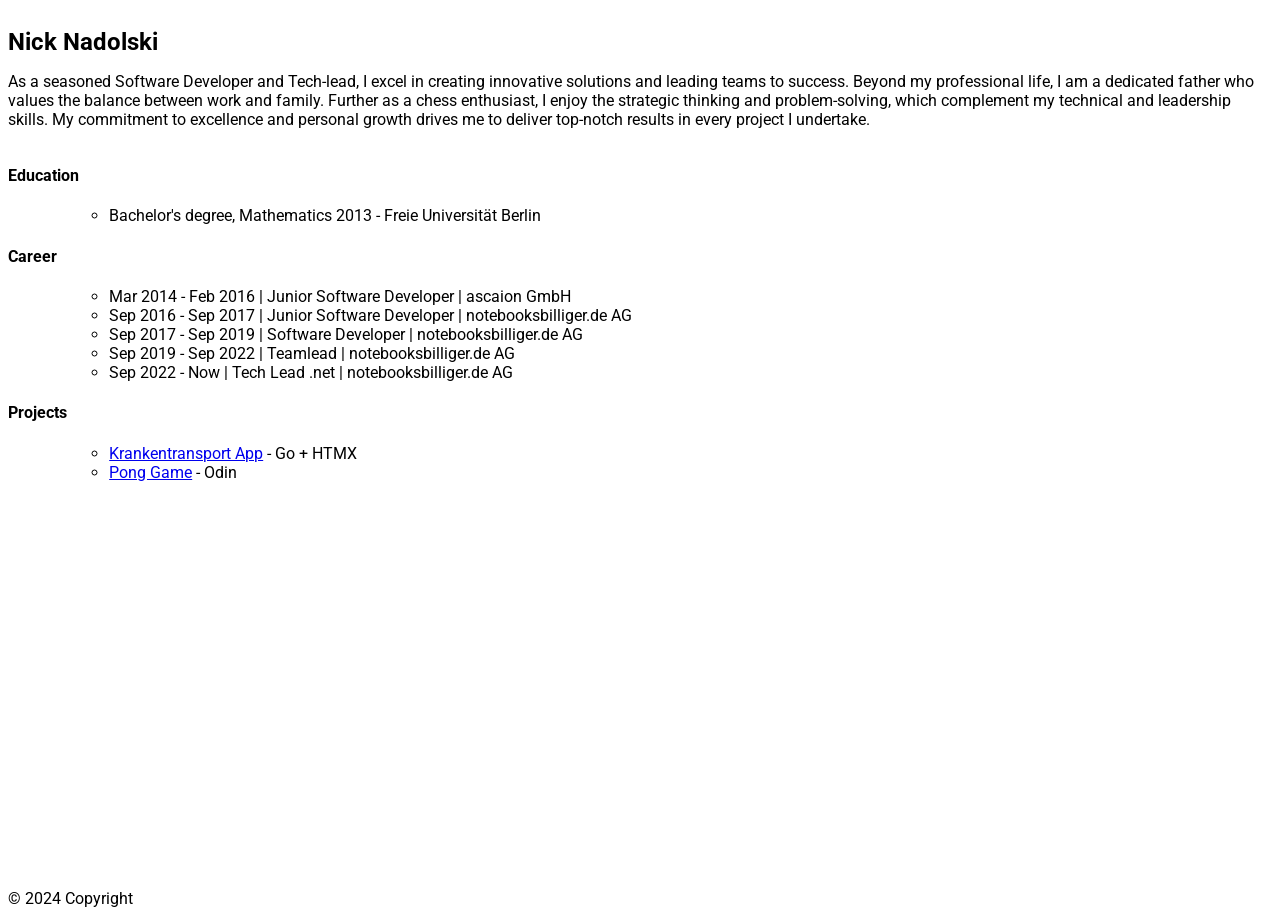
==== index.html @ 561516e3 "added new project and links" ====
<!DOCTYPE html>
<html lang="en">

<head>
  <title>Nick N.</title>
  <meta charset="UTF-8" />
  <link rel="icon" type="image/x-icon" href="/favicon.ico" sizes="48x48">
  <link href="https://fonts.googleapis.com/icon?family=Material+Icons" rel="stylesheet" />
  <link type="text/css" rel="stylesheet" href="css/materialize.min.css" media="screen,projection" />
  <link type="text/css" rel="stylesheet" href="css/fontawesome.min.css" media="screen,projection" />
  <link type="text/css" rel="stylesheet" href="css/brands.min.css" media="screen,projection" />
  <link type="text/css" rel="stylesheet" href="css/style.css" />
  <link href="https://fonts.googleapis.com/css?family=Roboto" rel="stylesheet" type="text/css" />
  <meta name="viewport" content="width=device-width, initial-scale=1.0" />
</head>

<body class="amber lighten-3">
  <header>
    <div class="container">
      <div class="row">
        <h2 style="margin-bottom: 0;">Nick Nadolski</h2>
      </div>
      <div class="row">
        <a href="https://x.com/nick_nadolski" target="_blank" style="text-decoration: none; color: #000;"> <i
            class="fa-brands fa-twitter fa-2xl"></i></a>
        <a href="https://github.com/nicknad" target="_blank" style="text-decoration: none; color: #000;"> <i
            class="fa-brands fa-github fa-2xl"></i></a>
        <a href="https://www.linkedin.com/in/nick-nadolski-91697a120/" target="_blank"
          style="text-decoration: none; color: #000;"> <i class="fa-brands fa-linkedin fa-2xl"></i></a>
      </div>
      <div class="row">
        <p>
          As a seasoned Software Developer and Tech-lead, I excel in creating
          innovative solutions and leading teams to success. Beyond my
          professional life, I am a dedicated father who values the balance
          between work and family. Further as a chess enthusiast, I enjoy the
          strategic thinking and problem-solving, which
          complement my technical and leadership skills. My commitment to
          excellence and personal growth drives me to deliver top-notch
          results in every project I undertake.
        </p>
      </div>
    </div>
  </header>
  <main>
    <div class="container">
      <h4>Education</h4>
      <ul class="circlelist">
        <li>
          Bachelor's degree, Mathematics 2013 - Freie Universität Berlin
        </li>
      </ul>

      <h4>Career</h4>
      <ul class="circlelist">
        <li>
          Mar 2014 - Feb 2016 | Junior Software Developer | ascaion GmbH
        </li>
        <li>
          Sep 2016 - Sep 2017 | Junior Software Developer | notebooksbilliger.de AG
        </li>
        <li>
          Sep 2017 - Sep 2019 | Software Developer | notebooksbilliger.de AG
        </li>
        <li>
          Sep 2019 - Sep 2022 | Teamlead | notebooksbilliger.de AG
        </li>
        <li>
          Sep 2022 - Now | Tech Lead .net | notebooksbilliger.de AG
        </li>
      </ul>

      <h4>Projects</h4>
      <ul class="circlelist">
        <li>
          <a href="https://github.com/nicknad/krankentransport" target="_blank">Krankentransport App</a> - Go + HTMX
        </li>
        <li><a href="https://github.com/nicknad/pong-game" target="_blank">Pong Game</a> - Odin </li>
      </ul>
    </div>
    </div>
  </main>
  <footer>
    <div class="amber lighten-1">
      <div class="container">
        <div class="row">
          © 2024 Copyright
          <div class="right">
            <a href="https://x.com/nick_nadolski" target="_blank" style="text-decoration: none; color: #000;"> <i
                class="fa-brands fa-twitter"></i></a>
            <a href="https://github.com/nicknad" target="_blank" style="text-decoration: none; color: #000;"> <i
                class="fa-brands fa-github"></i></a>
            <a href="https://www.linkedin.com/in/nick-nadolski-91697a120/" target="_blank"
              style="text-decoration: none; color: #000;"> <i class="fa-brands fa-linkedin"></i></a>
          </div>
        </div>
      </div>
    </div>
  </footer>

  <!--JavaScript at end of body for optimized loading-->
  <script type="text/javascript" src="js/materialize.min.js"></script>


</body>

</html>
---- css/brands.min.css ----
/*!
 * Font Awesome Free 6.5.2 by @fontawesome - https://fontawesome.com
 * License - https://fontawesome.com/license/free (Icons: CC BY 4.0, Fonts: SIL OFL 1.1, Code: MIT License)
 * Copyright 2024 Fonticons, Inc.
 */
:host,:root{--fa-style-family-brands:"Font Awesome 6 Brands";--fa-font-brands:normal 400 1em/1 "Font Awesome 6 Brands"}@font-face{font-family:"Font Awesome 6 Brands";font-style:normal;font-weight:400;font-display:block;src:url(../webfonts/fa-brands-400.woff2) format("woff2"),url(../webfonts/fa-brands-400.ttf) format("truetype")}.fa-brands,.fab{font-weight:400}.fa-monero:before{content:"\f3d0"}.fa-hooli:before{content:"\f427"}.fa-yelp:before{content:"\f1e9"}.fa-cc-visa:before{content:"\f1f0"}.fa-lastfm:before{content:"\f202"}.fa-shopware:before{content:"\f5b5"}.fa-creative-commons-nc:before{content:"\f4e8"}.fa-aws:before{content:"\f375"}.fa-redhat:before{content:"\f7bc"}.fa-yoast:before{content:"\f2b1"}.fa-cloudflare:before{content:"\e07d"}.fa-ups:before{content:"\f7e0"}.fa-pixiv:before{content:"\e640"}.fa-wpexplorer:before{content:"\f2de"}.fa-dyalog:before{content:"\f399"}.fa-bity:before{content:"\f37a"}.fa-stackpath:before{content:"\f842"}.fa-buysellads:before{content:"\f20d"}.fa-first-order:before{content:"\f2b0"}.fa-modx:before{content:"\f285"}.fa-guilded:before{content:"\e07e"}.fa-vnv:before{content:"\f40b"}.fa-js-square:before,.fa-square-js:before{content:"\f3b9"}.fa-microsoft:before{content:"\f3ca"}.fa-qq:before{content:"\f1d6"}.fa-orcid:before{content:"\f8d2"}.fa-java:before{content:"\f4e4"}.fa-invision:before{content:"\f7b0"}.fa-creative-commons-pd-alt:before{content:"\f4ed"}.fa-centercode:before{content:"\f380"}.fa-glide-g:before{content:"\f2a6"}.fa-drupal:before{content:"\f1a9"}.fa-jxl:before{content:"\e67b"}.fa-hire-a-helper:before{content:"\f3b0"}.fa-creative-commons-by:before{content:"\f4e7"}.fa-unity:before{content:"\e049"}.fa-whmcs:before{content:"\f40d"}.fa-rocketchat:before{content:"\f3e8"}.fa-vk:before{content:"\f189"}.fa-untappd:before{content:"\f405"}.fa-mailchimp:before{content:"\f59e"}.fa-css3-alt:before{content:"\f38b"}.fa-reddit-square:before,.fa-square-reddit:before{content:"\f1a2"}.fa-vimeo-v:before{content:"\f27d"}.fa-contao:before{content:"\f26d"}.fa-square-font-awesome:before{content:"\e5ad"}.fa-deskpro:before{content:"\f38f"}.fa-brave:before{content:"\e63c"}.fa-sistrix:before{content:"\f3ee"}.fa-instagram-square:before,.fa-square-instagram:before{content:"\e055"}.fa-battle-net:before{content:"\f835"}.fa-the-red-yeti:before{content:"\f69d"}.fa-hacker-news-square:before,.fa-square-hacker-news:before{content:"\f3af"}.fa-edge:before{content:"\f282"}.fa-threads:before{content:"\e618"}.fa-napster:before{content:"\f3d2"}.fa-snapchat-square:before,.fa-square-snapchat:before{content:"\f2ad"}.fa-google-plus-g:before{content:"\f0d5"}.fa-artstation:before{content:"\f77a"}.fa-markdown:before{content:"\f60f"}.fa-sourcetree:before{content:"\f7d3"}.fa-google-plus:before{content:"\f2b3"}.fa-diaspora:before{content:"\f791"}.fa-foursquare:before{content:"\f180"}.fa-stack-overflow:before{content:"\f16c"}.fa-github-alt:before{content:"\f113"}.fa-phoenix-squadron:before{content:"\f511"}.fa-pagelines:before{content:"\f18c"}.fa-algolia:before{content:"\f36c"}.fa-red-river:before{content:"\f3e3"}.fa-creative-commons-sa:before{content:"\f4ef"}.fa-safari:before{content:"\f267"}.fa-google:before{content:"\f1a0"}.fa-font-awesome-alt:before,.fa-square-font-awesome-stroke:before{content:"\f35c"}.fa-atlassian:before{content:"\f77b"}.fa-linkedin-in:before{content:"\f0e1"}.fa-digital-ocean:before{content:"\f391"}.fa-nimblr:before{content:"\f5a8"}.fa-chromecast:before{content:"\f838"}.fa-evernote:before{content:"\f839"}.fa-hacker-news:before{content:"\f1d4"}.fa-creative-commons-sampling:before{content:"\f4f0"}.fa-adversal:before{content:"\f36a"}.fa-creative-commons:before{content:"\f25e"}.fa-watchman-monitoring:before{content:"\e087"}.fa-fonticons:before{content:"\f280"}.fa-weixin:before{content:"\f1d7"}.fa-shirtsinbulk:before{content:"\f214"}.fa-codepen:before{content:"\f1cb"}.fa-git-alt:before{content:"\f841"}.fa-lyft:before{content:"\f3c3"}.fa-rev:before{content:"\f5b2"}.fa-windows:before{content:"\f17a"}.fa-wizards-of-the-coast:before{content:"\f730"}.fa-square-viadeo:before,.fa-viadeo-square:before{content:"\f2aa"}.fa-meetup:before{content:"\f2e0"}.fa-centos:before{content:"\f789"}.fa-adn:before{content:"\f170"}.fa-cloudsmith:before{content:"\f384"}.fa-opensuse:before{content:"\e62b"}.fa-pied-piper-alt:before{content:"\f1a8"}.fa-dribbble-square:before,.fa-square-dribbble:before{content:"\f397"}.fa-codiepie:before{content:"\f284"}.fa-node:before{content:"\f419"}.fa-mix:before{content:"\f3cb"}.fa-steam:before{content:"\f1b6"}.fa-cc-apple-pay:before{content:"\f416"}.fa-scribd:before{content:"\f28a"}.fa-debian:before{content:"\e60b"}.fa-openid:before{content:"\f19b"}.fa-instalod:before{content:"\e081"}.fa-expeditedssl:before{content:"\f23e"}.fa-sellcast:before{content:"\f2da"}.fa-square-twitter:before,.fa-twitter-square:before{content:"\f081"}.fa-r-project:before{content:"\f4f7"}.fa-delicious:before{content:"\f1a5"}.fa-freebsd:before{content:"\f3a4"}.fa-vuejs:before{content:"\f41f"}.fa-accusoft:before{content:"\f369"}.fa-ioxhost:before{content:"\f208"}.fa-fonticons-fi:before{content:"\f3a2"}.fa-app-store:before{content:"\f36f"}.fa-cc-mastercard:before{content:"\f1f1"}.fa-itunes-note:before{content:"\f3b5"}.fa-golang:before{content:"\e40f"}.fa-kickstarter:before,.fa-square-kickstarter:before{content:"\f3bb"}.fa-grav:before{content:"\f2d6"}.fa-weibo:before{content:"\f18a"}.fa-uncharted:before{content:"\e084"}.fa-firstdraft:before{content:"\f3a1"}.fa-square-youtube:before,.fa-youtube-square:before{content:"\f431"}.fa-wikipedia-w:before{content:"\f266"}.fa-rendact:before,.fa-wpressr:before{content:"\f3e4"}.fa-angellist:before{content:"\f209"}.fa-galactic-republic:before{content:"\f50c"}.fa-nfc-directional:before{content:"\e530"}.fa-skype:before{content:"\f17e"}.fa-joget:before{content:"\f3b7"}.fa-fedora:before{content:"\f798"}.fa-stripe-s:before{content:"\f42a"}.fa-meta:before{content:"\e49b"}.fa-laravel:before{content:"\f3bd"}.fa-hotjar:before{content:"\f3b1"}.fa-bluetooth-b:before{content:"\f294"}.fa-square-letterboxd:before{content:"\e62e"}.fa-sticker-mule:before{content:"\f3f7"}.fa-creative-commons-zero:before{content:"\f4f3"}.fa-hips:before{content:"\f452"}.fa-behance:before{content:"\f1b4"}.fa-reddit:before{content:"\f1a1"}.fa-discord:before{content:"\f392"}.fa-chrome:before{content:"\f268"}.fa-app-store-ios:before{content:"\f370"}.fa-cc-discover:before{content:"\f1f2"}.fa-wpbeginner:before{content:"\f297"}.fa-confluence:before{content:"\f78d"}.fa-shoelace:before{content:"\e60c"}.fa-mdb:before{content:"\f8ca"}.fa-dochub:before{content:"\f394"}.fa-accessible-icon:before{content:"\f368"}.fa-ebay:before{content:"\f4f4"}.fa-amazon:before{content:"\f270"}.fa-unsplash:before{content:"\e07c"}.fa-yarn:before{content:"\f7e3"}.fa-square-steam:before,.fa-steam-square:before{content:"\f1b7"}.fa-500px:before{content:"\f26e"}.fa-square-vimeo:before,.fa-vimeo-square:before{content:"\f194"}.fa-asymmetrik:before{content:"\f372"}.fa-font-awesome-flag:before,.fa-font-awesome-logo-full:before,.fa-font-awesome:before{content:"\f2b4"}.fa-gratipay:before{content:"\f184"}.fa-apple:before{content:"\f179"}.fa-hive:before{content:"\e07f"}.fa-gitkraken:before{content:"\f3a6"}.fa-keybase:before{content:"\f4f5"}.fa-apple-pay:before{content:"\f415"}.fa-padlet:before{content:"\e4a0"}.fa-amazon-pay:before{content:"\f42c"}.fa-github-square:before,.fa-square-github:before{content:"\f092"}.fa-stumbleupon:before{content:"\f1a4"}.fa-fedex:before{content:"\f797"}.fa-phoenix-framework:before{content:"\f3dc"}.fa-shopify:before{content:"\e057"}.fa-neos:before{content:"\f612"}.fa-square-threads:before{content:"\e619"}.fa-hackerrank:before{content:"\f5f7"}.fa-researchgate:before{content:"\f4f8"}.fa-swift:before{content:"\f8e1"}.fa-angular:before{content:"\f420"}.fa-speakap:before{content:"\f3f3"}.fa-angrycreative:before{content:"\f36e"}.fa-y-combinator:before{content:"\f23b"}.fa-empire:before{content:"\f1d1"}.fa-envira:before{content:"\f299"}.fa-google-scholar:before{content:"\e63b"}.fa-gitlab-square:before,.fa-square-gitlab:before{content:"\e5ae"}.fa-studiovinari:before{content:"\f3f8"}.fa-pied-piper:before{content:"\f2ae"}.fa-wordpress:before{content:"\f19a"}.fa-product-hunt:before{content:"\f288"}.fa-firefox:before{content:"\f269"}.fa-linode:before{content:"\f2b8"}.fa-goodreads:before{content:"\f3a8"}.fa-odnoklassniki-square:before,.fa-square-odnoklassniki:before{content:"\f264"}.fa-jsfiddle:before{content:"\f1cc"}.fa-sith:before{content:"\f512"}.fa-themeisle:before{content:"\f2b2"}.fa-page4:before{content:"\f3d7"}.fa-hashnode:before{content:"\e499"}.fa-react:before{content:"\f41b"}.fa-cc-paypal:before{content:"\f1f4"}.fa-squarespace:before{content:"\f5be"}.fa-cc-stripe:before{content:"\f1f5"}.fa-creative-commons-share:before{content:"\f4f2"}.fa-bitcoin:before{content:"\f379"}.fa-keycdn:before{content:"\f3ba"}.fa-opera:before{content:"\f26a"}.fa-itch-io:before{content:"\f83a"}.fa-umbraco:before{content:"\f8e8"}.fa-galactic-senate:before{content:"\f50d"}.fa-ubuntu:before{content:"\f7df"}.fa-draft2digital:before{content:"\f396"}.fa-stripe:before{content:"\f429"}.fa-houzz:before{content:"\f27c"}.fa-gg:before{content:"\f260"}.fa-dhl:before{content:"\f790"}.fa-pinterest-square:before,.fa-square-pinterest:before{content:"\f0d3"}.fa-xing:before{content:"\f168"}.fa-blackberry:before{content:"\f37b"}.fa-creative-commons-pd:before{content:"\f4ec"}.fa-playstation:before{content:"\f3df"}.fa-quinscape:before{content:"\f459"}.fa-less:before{content:"\f41d"}.fa-blogger-b:before{content:"\f37d"}.fa-opencart:before{content:"\f23d"}.fa-vine:before{content:"\f1ca"}.fa-signal-messenger:before{content:"\e663"}.fa-paypal:before{content:"\f1ed"}.fa-gitlab:before{content:"\f296"}.fa-typo3:before{content:"\f42b"}.fa-reddit-alien:before{content:"\f281"}.fa-yahoo:before{content:"\f19e"}.fa-dailymotion:before{content:"\e052"}.fa-affiliatetheme:before{content:"\f36b"}.fa-pied-piper-pp:before{content:"\f1a7"}.fa-bootstrap:before{content:"\f836"}.fa-odnoklassniki:before{content:"\f263"}.fa-nfc-symbol:before{content:"\e531"}.fa-mintbit:before{content:"\e62f"}.fa-ethereum:before{content:"\f42e"}.fa-speaker-deck:before{content:"\f83c"}.fa-creative-commons-nc-eu:before{content:"\f4e9"}.fa-patreon:before{content:"\f3d9"}.fa-avianex:before{content:"\f374"}.fa-ello:before{content:"\f5f1"}.fa-gofore:before{content:"\f3a7"}.fa-bimobject:before{content:"\f378"}.fa-brave-reverse:before{content:"\e63d"}.fa-facebook-f:before{content:"\f39e"}.fa-google-plus-square:before,.fa-square-google-plus:before{content:"\f0d4"}.fa-web-awesome:before{content:"\e682"}.fa-mandalorian:before{content:"\f50f"}.fa-first-order-alt:before{content:"\f50a"}.fa-osi:before{content:"\f41a"}.fa-google-wallet:before{content:"\f1ee"}.fa-d-and-d-beyond:before{content:"\f6ca"}.fa-periscope:before{content:"\f3da"}.fa-fulcrum:before{content:"\f50b"}.fa-cloudscale:before{content:"\f383"}.fa-forumbee:before{content:"\f211"}.fa-mizuni:before{content:"\f3cc"}.fa-schlix:before{content:"\f3ea"}.fa-square-xing:before,.fa-xing-square:before{content:"\f169"}.fa-bandcamp:before{content:"\f2d5"}.fa-wpforms:before{content:"\f298"}.fa-cloudversify:before{content:"\f385"}.fa-usps:before{content:"\f7e1"}.fa-megaport:before{content:"\f5a3"}.fa-magento:before{content:"\f3c4"}.fa-spotify:before{content:"\f1bc"}.fa-optin-monster:before{content:"\f23c"}.fa-fly:before{content:"\f417"}.fa-aviato:before{content:"\f421"}.fa-itunes:before{content:"\f3b4"}.fa-cuttlefish:before{content:"\f38c"}.fa-blogger:before{content:"\f37c"}.fa-flickr:before{content:"\f16e"}.fa-viber:before{content:"\f409"}.fa-soundcloud:before{content:"\f1be"}.fa-digg:before{content:"\f1a6"}.fa-tencent-weibo:before{content:"\f1d5"}.fa-letterboxd:before{content:"\e62d"}.fa-symfony:before{content:"\f83d"}.fa-maxcdn:before{content:"\f136"}.fa-etsy:before{content:"\f2d7"}.fa-facebook-messenger:before{content:"\f39f"}.fa-audible:before{content:"\f373"}.fa-think-peaks:before{content:"\f731"}.fa-bilibili:before{content:"\e3d9"}.fa-erlang:before{content:"\f39d"}.fa-x-twitter:before{content:"\e61b"}.fa-cotton-bureau:before{content:"\f89e"}.fa-dashcube:before{content:"\f210"}.fa-42-group:before,.fa-innosoft:before{content:"\e080"}.fa-stack-exchange:before{content:"\f18d"}.fa-elementor:before{content:"\f430"}.fa-pied-piper-square:before,.fa-square-pied-piper:before{content:"\e01e"}.fa-creative-commons-nd:before{content:"\f4eb"}.fa-palfed:before{content:"\f3d8"}.fa-superpowers:before{content:"\f2dd"}.fa-resolving:before{content:"\f3e7"}.fa-xbox:before{content:"\f412"}.fa-square-web-awesome-stroke:before{content:"\e684"}.fa-searchengin:before{content:"\f3eb"}.fa-tiktok:before{content:"\e07b"}.fa-facebook-square:before,.fa-square-facebook:before{content:"\f082"}.fa-renren:before{content:"\f18b"}.fa-linux:before{content:"\f17c"}.fa-glide:before{content:"\f2a5"}.fa-linkedin:before{content:"\f08c"}.fa-hubspot:before{content:"\f3b2"}.fa-deploydog:before{content:"\f38e"}.fa-twitch:before{content:"\f1e8"}.fa-ravelry:before{content:"\f2d9"}.fa-mixer:before{content:"\e056"}.fa-lastfm-square:before,.fa-square-lastfm:before{content:"\f203"}.fa-vimeo:before{content:"\f40a"}.fa-mendeley:before{content:"\f7b3"}.fa-uniregistry:before{content:"\f404"}.fa-figma:before{content:"\f799"}.fa-creative-commons-remix:before{content:"\f4ee"}.fa-cc-amazon-pay:before{content:"\f42d"}.fa-dropbox:before{content:"\f16b"}.fa-instagram:before{content:"\f16d"}.fa-cmplid:before{content:"\e360"}.fa-upwork:before{content:"\e641"}.fa-facebook:before{content:"\f09a"}.fa-gripfire:before{content:"\f3ac"}.fa-jedi-order:before{content:"\f50e"}.fa-uikit:before{content:"\f403"}.fa-fort-awesome-alt:before{content:"\f3a3"}.fa-phabricator:before{content:"\f3db"}.fa-ussunnah:before{content:"\f407"}.fa-earlybirds:before{content:"\f39a"}.fa-trade-federation:before{content:"\f513"}.fa-autoprefixer:before{content:"\f41c"}.fa-whatsapp:before{content:"\f232"}.fa-square-upwork:before{content:"\e67c"}.fa-slideshare:before{content:"\f1e7"}.fa-google-play:before{content:"\f3ab"}.fa-viadeo:before{content:"\f2a9"}.fa-line:before{content:"\f3c0"}.fa-google-drive:before{content:"\f3aa"}.fa-servicestack:before{content:"\f3ec"}.fa-simplybuilt:before{content:"\f215"}.fa-bitbucket:before{content:"\f171"}.fa-imdb:before{content:"\f2d8"}.fa-deezer:before{content:"\e077"}.fa-raspberry-pi:before{content:"\f7bb"}.fa-jira:before{content:"\f7b1"}.fa-docker:before{content:"\f395"}.fa-screenpal:before{content:"\e570"}.fa-bluetooth:before{content:"\f293"}.fa-gitter:before{content:"\f426"}.fa-d-and-d:before{content:"\f38d"}.fa-microblog:before{content:"\e01a"}.fa-cc-diners-club:before{content:"\f24c"}.fa-gg-circle:before{content:"\f261"}.fa-pied-piper-hat:before{content:"\f4e5"}.fa-kickstarter-k:before{content:"\f3bc"}.fa-yandex:before{content:"\f413"}.fa-readme:before{content:"\f4d5"}.fa-html5:before{content:"\f13b"}.fa-sellsy:before{content:"\f213"}.fa-square-web-awesome:before{content:"\e683"}.fa-sass:before{content:"\f41e"}.fa-wirsindhandwerk:before,.fa-wsh:before{content:"\e2d0"}.fa-buromobelexperte:before{content:"\f37f"}.fa-salesforce:before{content:"\f83b"}.fa-octopus-deploy:before{content:"\e082"}.fa-medapps:before{content:"\f3c6"}.fa-ns8:before{content:"\f3d5"}.fa-pinterest-p:before{content:"\f231"}.fa-apper:before{content:"\f371"}.fa-fort-awesome:before{content:"\f286"}.fa-waze:before{content:"\f83f"}.fa-bluesky:before{content:"\e671"}.fa-cc-jcb:before{content:"\f24b"}.fa-snapchat-ghost:before,.fa-snapchat:before{content:"\f2ab"}.fa-fantasy-flight-games:before{content:"\f6dc"}.fa-rust:before{content:"\e07a"}.fa-wix:before{content:"\f5cf"}.fa-behance-square:before,.fa-square-behance:before{content:"\f1b5"}.fa-supple:before{content:"\f3f9"}.fa-webflow:before{content:"\e65c"}.fa-rebel:before{content:"\f1d0"}.fa-css3:before{content:"\f13c"}.fa-staylinked:before{content:"\f3f5"}.fa-kaggle:before{content:"\f5fa"}.fa-space-awesome:before{content:"\e5ac"}.fa-deviantart:before{content:"\f1bd"}.fa-cpanel:before{content:"\f388"}.fa-goodreads-g:before{content:"\f3a9"}.fa-git-square:before,.fa-square-git:before{content:"\f1d2"}.fa-square-tumblr:before,.fa-tumblr-square:before{content:"\f174"}.fa-trello:before{content:"\f181"}.fa-creative-commons-nc-jp:before{content:"\f4ea"}.fa-get-pocket:before{content:"\f265"}.fa-perbyte:before{content:"\e083"}.fa-grunt:before{content:"\f3ad"}.fa-weebly:before{content:"\f5cc"}.fa-connectdevelop:before{content:"\f20e"}.fa-leanpub:before{content:"\f212"}.fa-black-tie:before{content:"\f27e"}.fa-themeco:before{content:"\f5c6"}.fa-python:before{content:"\f3e2"}.fa-android:before{content:"\f17b"}.fa-bots:before{content:"\e340"}.fa-free-code-camp:before{content:"\f2c5"}.fa-hornbill:before{content:"\f592"}.fa-js:before{content:"\f3b8"}.fa-ideal:before{content:"\e013"}.fa-git:before{content:"\f1d3"}.fa-dev:before{content:"\f6cc"}.fa-sketch:before{content:"\f7c6"}.fa-yandex-international:before{content:"\f414"}.fa-cc-amex:before{content:"\f1f3"}.fa-uber:before{content:"\f402"}.fa-github:before{content:"\f09b"}.fa-php:before{content:"\f457"}.fa-alipay:before{content:"\f642"}.fa-youtube:before{content:"\f167"}.fa-skyatlas:before{content:"\f216"}.fa-firefox-browser:before{content:"\e007"}.fa-replyd:before{content:"\f3e6"}.fa-suse:before{content:"\f7d6"}.fa-jenkins:before{content:"\f3b6"}.fa-twitter:before{content:"\f099"}.fa-rockrms:before{content:"\f3e9"}.fa-pinterest:before{content:"\f0d2"}.fa-buffer:before{content:"\f837"}.fa-npm:before{content:"\f3d4"}.fa-yammer:before{content:"\f840"}.fa-btc:before{content:"\f15a"}.fa-dribbble:before{content:"\f17d"}.fa-stumbleupon-circle:before{content:"\f1a3"}.fa-internet-explorer:before{content:"\f26b"}.fa-stubber:before{content:"\e5c7"}.fa-telegram-plane:before,.fa-telegram:before{content:"\f2c6"}.fa-old-republic:before{content:"\f510"}.fa-odysee:before{content:"\e5c6"}.fa-square-whatsapp:before,.fa-whatsapp-square:before{content:"\f40c"}.fa-node-js:before{content:"\f3d3"}.fa-edge-legacy:before{content:"\e078"}.fa-slack-hash:before,.fa-slack:before{content:"\f198"}.fa-medrt:before{content:"\f3c8"}.fa-usb:before{content:"\f287"}.fa-tumblr:before{content:"\f173"}.fa-vaadin:before{content:"\f408"}.fa-quora:before{content:"\f2c4"}.fa-square-x-twitter:before{content:"\e61a"}.fa-reacteurope:before{content:"\f75d"}.fa-medium-m:before,.fa-medium:before{content:"\f23a"}.fa-amilia:before{content:"\f36d"}.fa-mixcloud:before{content:"\f289"}.fa-flipboard:before{content:"\f44d"}.fa-viacoin:before{content:"\f237"}.fa-critical-role:before{content:"\f6c9"}.fa-sitrox:before{content:"\e44a"}.fa-discourse:before{content:"\f393"}.fa-joomla:before{content:"\f1aa"}.fa-mastodon:before{content:"\f4f6"}.fa-airbnb:before{content:"\f834"}.fa-wolf-pack-battalion:before{content:"\f514"}.fa-buy-n-large:before{content:"\f8a6"}.fa-gulp:before{content:"\f3ae"}.fa-creative-commons-sampling-plus:before{content:"\f4f1"}.fa-strava:before{content:"\f428"}.fa-ember:before{content:"\f423"}.fa-canadian-maple-leaf:before{content:"\f785"}.fa-teamspeak:before{content:"\f4f9"}.fa-pushed:before{content:"\f3e1"}.fa-wordpress-simple:before{content:"\f411"}.fa-nutritionix:before{content:"\f3d6"}.fa-wodu:before{content:"\e088"}.fa-google-pay:before{content:"\e079"}.fa-intercom:before{content:"\f7af"}.fa-zhihu:before{content:"\f63f"}.fa-korvue:before{content:"\f42f"}.fa-pix:before{content:"\e43a"}.fa-steam-symbol:before{content:"\f3f6"}
---- css/style.css ----
body {
  font-family: "Roboto", sans-serif;
}

body {
  display: flex;
  min-height: 100vh;
  flex-direction: column;
}

main {
  flex: 1 0 auto;
}

ul.circlelist li {
  list-style-type: circle;
  margin-left: 5%;
}

footer .row {
  margin-bottom: 0;
}
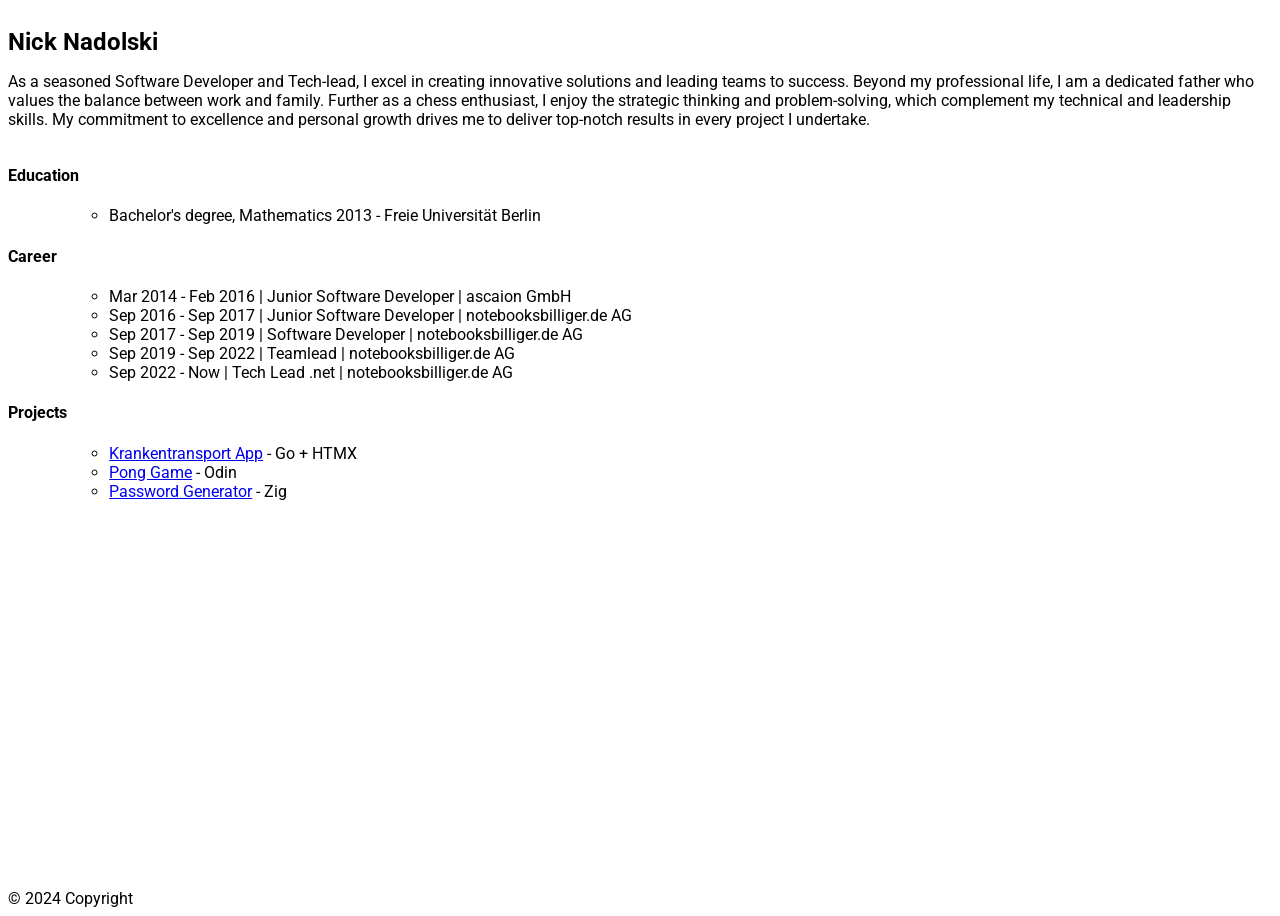
==== commit 585bb449: "Added PasswordGen Project to list of projects" ====
--- a/index.html
+++ b/index.html
@@ -76,6 +76,7 @@
           <a href="https://github.com/nicknad/krankentransport" target="_blank">Krankentransport App</a> - Go + HTMX
         </li>
         <li><a href="https://github.com/nicknad/pong-game" target="_blank">Pong Game</a> - Odin </li>
+         <li><a href="https://github.com/nicknad/password-gen" target="_blank">Password Generator</a> - Zig </li>
       </ul>
     </div>
     </div>
@@ -104,4 +105,4 @@
 
 </body>
 
-</html>+</html>
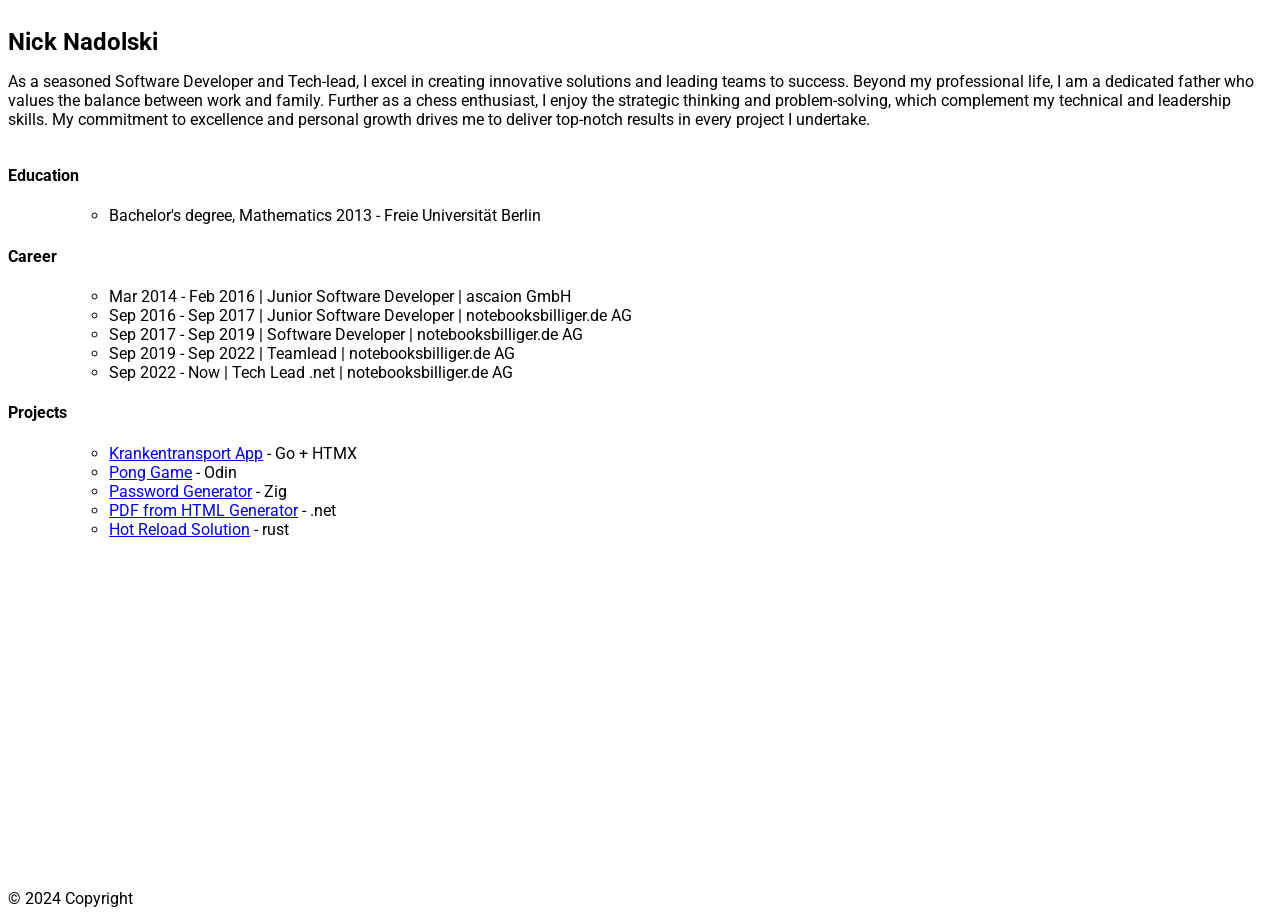
==== commit 47c08d6b: "Updated list of projects" ====
--- a/index.html
+++ b/index.html
@@ -72,11 +72,12 @@
 
       <h4>Projects</h4>
       <ul class="circlelist">
-        <li>
-          <a href="https://github.com/nicknad/krankentransport" target="_blank">Krankentransport App</a> - Go + HTMX
+        <li><a href="https://github.com/nicknad/krankentransport" target="_blank">Krankentransport App</a> - Go + HTMX
         </li>
         <li><a href="https://github.com/nicknad/pong-game" target="_blank">Pong Game</a> - Odin </li>
-         <li><a href="https://github.com/nicknad/password-gen" target="_blank">Password Generator</a> - Zig </li>
+        <li><a href="https://github.com/nicknad/password-gen" target="_blank">Password Generator</a> - Zig </li>
+        <li><a href="https://github.com/nicknad/DotWebToPDF" target="_blank">PDF from HTML Generator</a> - .net </li>
+        <li><a href="https://github.com/nicknad/DirectoryWatch" target="_blank">Hot Reload Solution</a> - rust </li>
       </ul>
     </div>
     </div>
@@ -105,4 +106,4 @@
 
 </body>
 
-</html>
+</html>
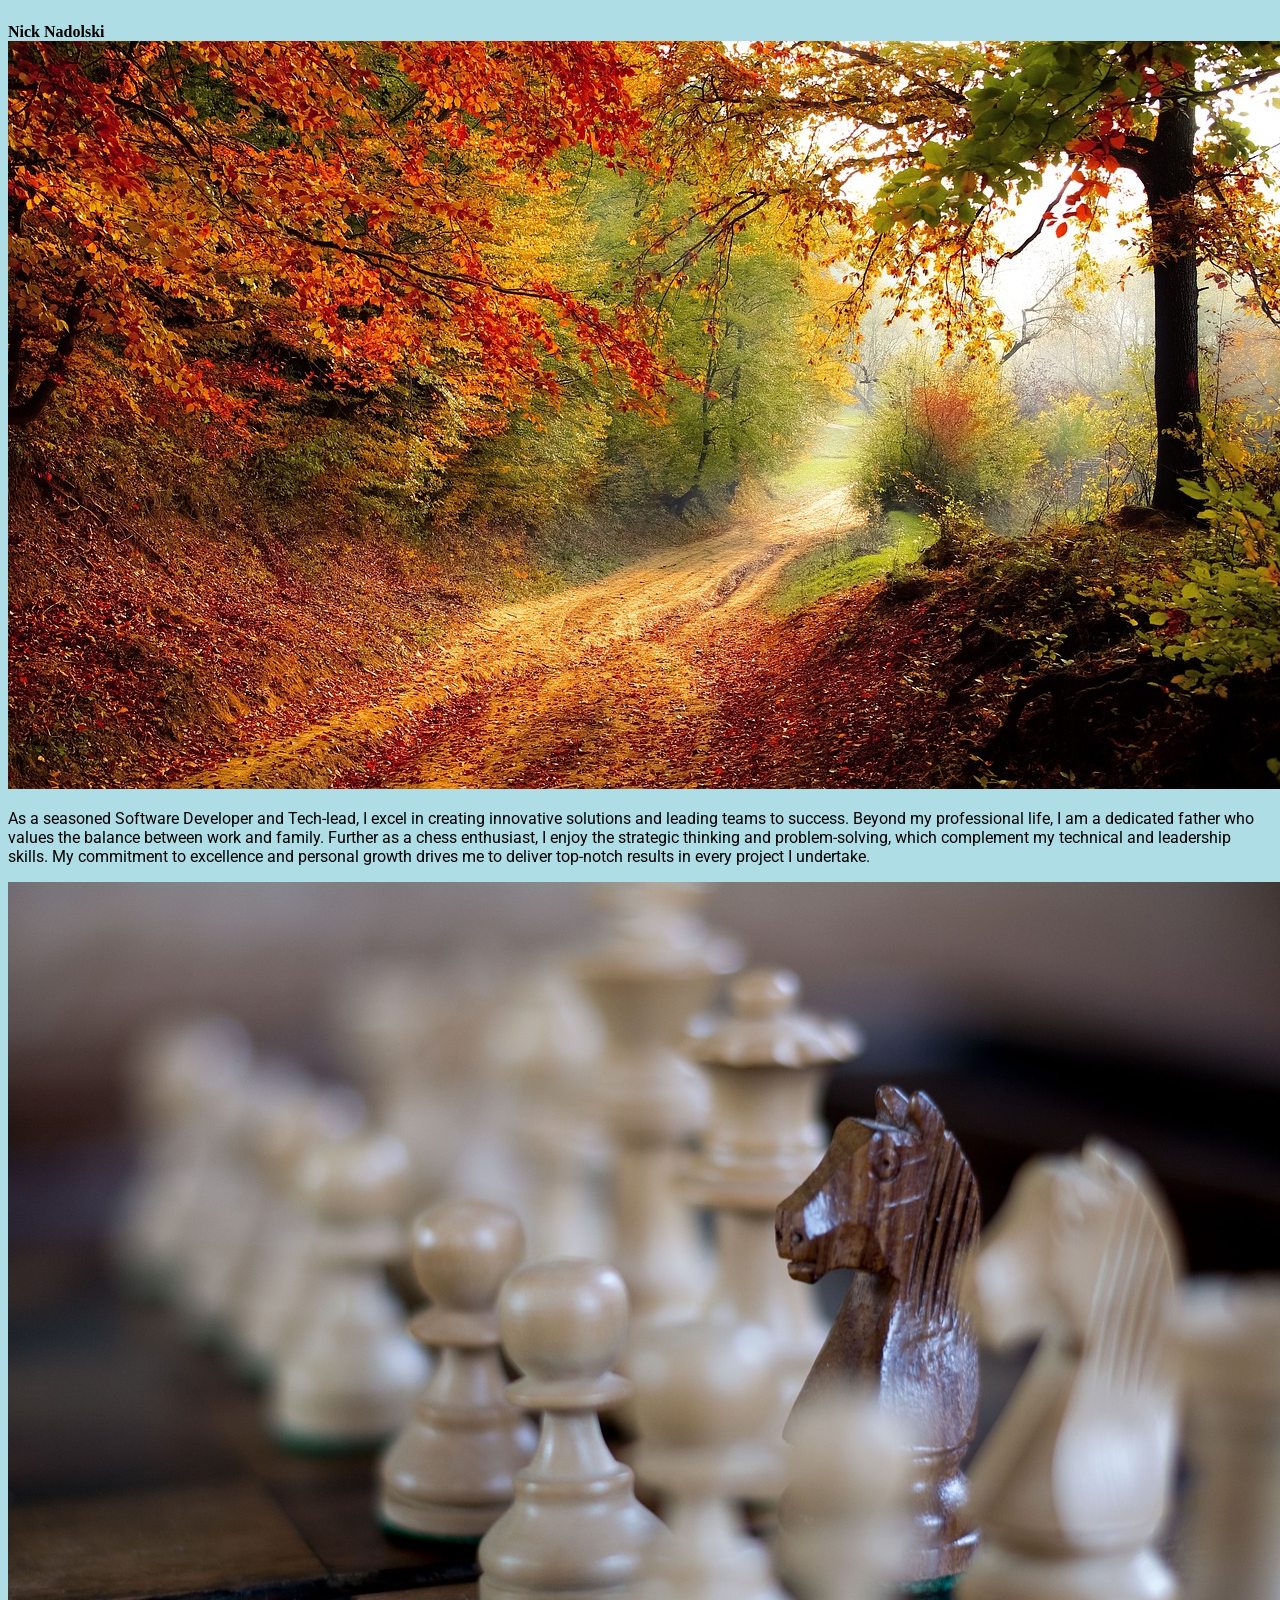
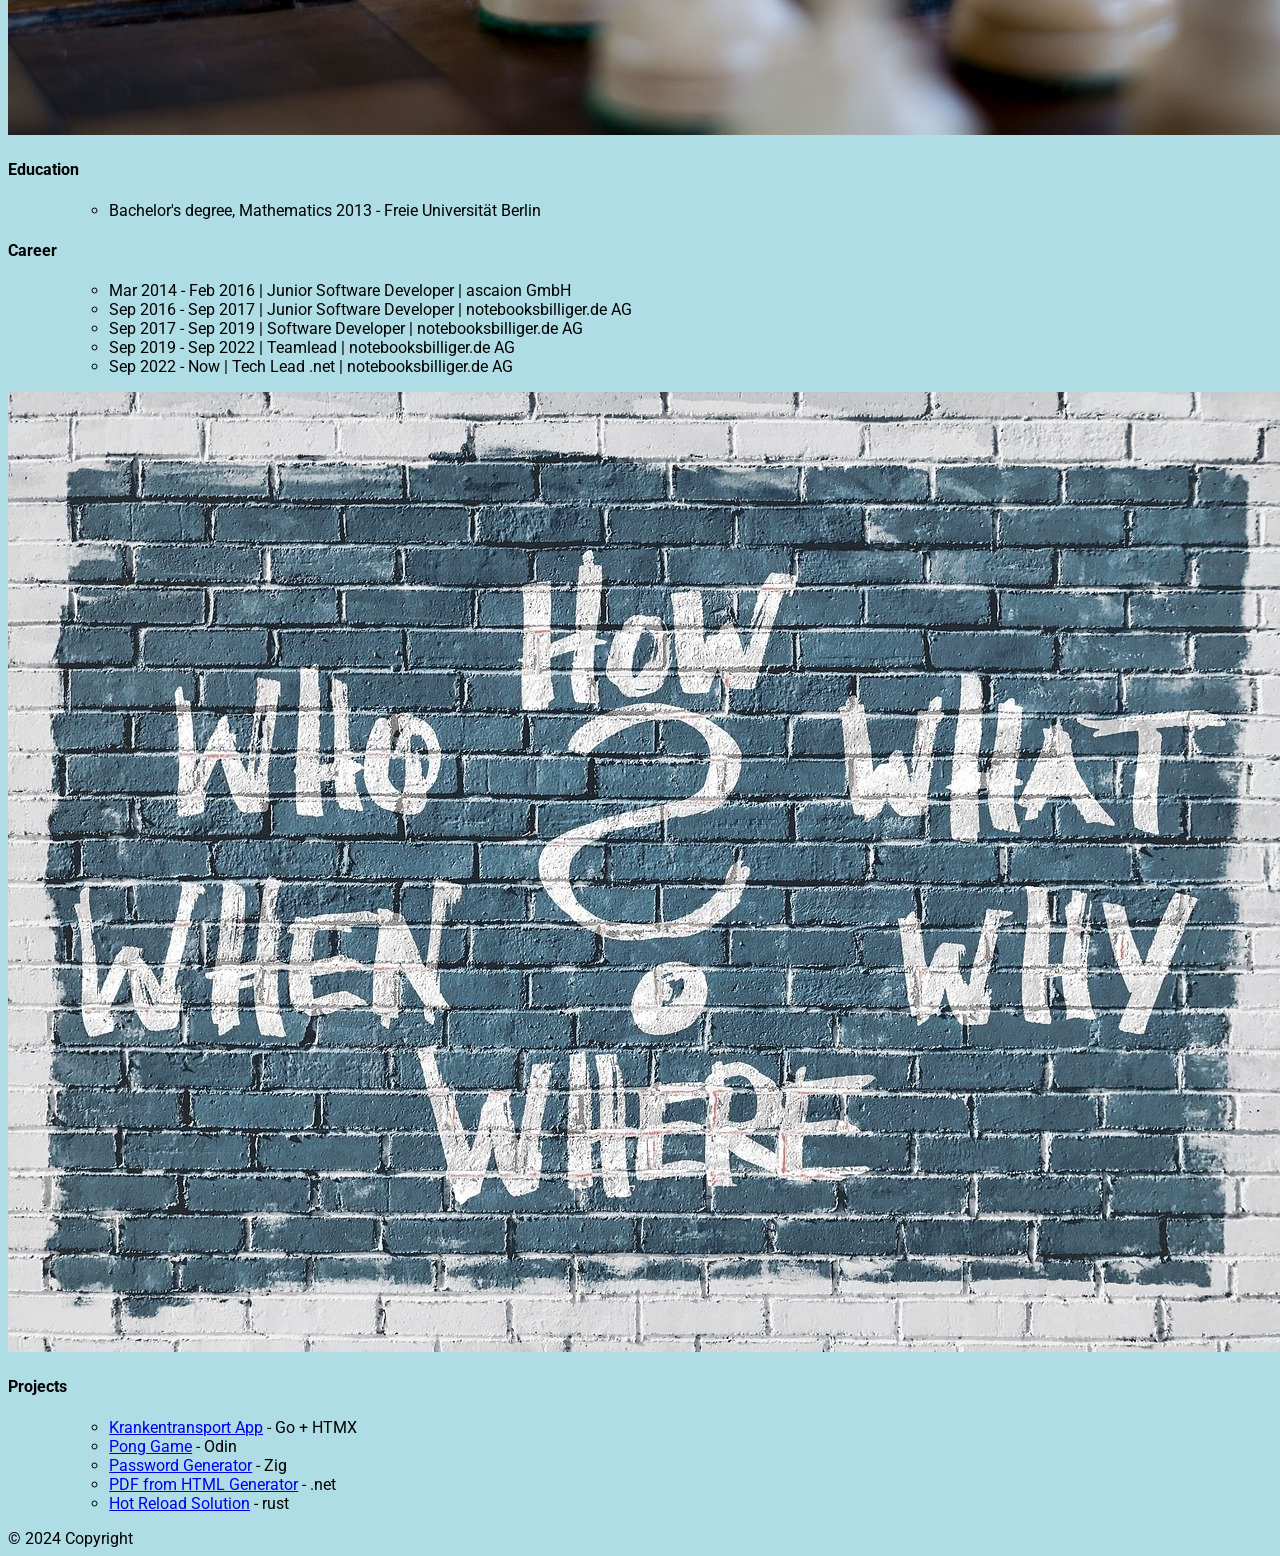
==== commit 21699306: "changed design & added images" ====
--- a/index.html
+++ b/index.html
@@ -14,13 +14,12 @@
   <meta name="viewport" content="width=device-width, initial-scale=1.0" />
 </head>
 
-<body class="amber lighten-3">
+<body>
   <header>
-    <div class="container">
+    <div class="container equal-margin">
       <div class="row">
-        <h2 style="margin-bottom: 0;">Nick Nadolski</h2>
-      </div>
-      <div class="row">
+        <h4 style="margin-bottom: 0;">Nick Nadolski</h4>
+
         <a href="https://x.com/nick_nadolski" target="_blank" style="text-decoration: none; color: #000;"> <i
             class="fa-brands fa-twitter fa-2xl"></i></a>
         <a href="https://github.com/nicknad" target="_blank" style="text-decoration: none; color: #000;"> <i
@@ -28,7 +27,15 @@
         <a href="https://www.linkedin.com/in/nick-nadolski-91697a120/" target="_blank"
           style="text-decoration: none; color: #000;"> <i class="fa-brands fa-linkedin fa-2xl"></i></a>
       </div>
-      <div class="row">
+    </div>
+  </header>
+  <main>
+
+    <div class="parallax-container">
+      <div class="parallax"><img src="images/road.jpg"></div>
+    </div>
+    <div class="section white">
+      <div class="row container">
         <p>
           As a seasoned Software Developer and Tech-lead, I excel in creating
           innovative solutions and leading teams to success. Beyond my
@@ -41,49 +48,61 @@
         </p>
       </div>
     </div>
-  </header>
-  <main>
-    <div class="container">
-      <h4>Education</h4>
-      <ul class="circlelist">
-        <li>
-          Bachelor's degree, Mathematics 2013 - Freie Universität Berlin
-        </li>
-      </ul>
+    <div class="parallax-container">
+      <div class="parallax"><img src="images/chess.jpg"></div>
+    </div>
 
-      <h4>Career</h4>
-      <ul class="circlelist">
-        <li>
-          Mar 2014 - Feb 2016 | Junior Software Developer | ascaion GmbH
-        </li>
-        <li>
-          Sep 2016 - Sep 2017 | Junior Software Developer | notebooksbilliger.de AG
-        </li>
-        <li>
-          Sep 2017 - Sep 2019 | Software Developer | notebooksbilliger.de AG
-        </li>
-        <li>
-          Sep 2019 - Sep 2022 | Teamlead | notebooksbilliger.de AG
-        </li>
-        <li>
-          Sep 2022 - Now | Tech Lead .net | notebooksbilliger.de AG
-        </li>
-      </ul>
+    <div class="section white">
+      <div class="row container">
+        <h4>Education</h4>
+        <ul class="circlelist">
+          <li>
+            Bachelor's degree, Mathematics 2013 - Freie Universität Berlin
+          </li>
+        </ul>
 
-      <h4>Projects</h4>
-      <ul class="circlelist">
-        <li><a href="https://github.com/nicknad/krankentransport" target="_blank">Krankentransport App</a> - Go + HTMX
-        </li>
-        <li><a href="https://github.com/nicknad/pong-game" target="_blank">Pong Game</a> - Odin </li>
-        <li><a href="https://github.com/nicknad/password-gen" target="_blank">Password Generator</a> - Zig </li>
-        <li><a href="https://github.com/nicknad/DotWebToPDF" target="_blank">PDF from HTML Generator</a> - .net </li>
-        <li><a href="https://github.com/nicknad/DirectoryWatch" target="_blank">Hot Reload Solution</a> - rust </li>
-      </ul>
+        <h4>Career</h4>
+        <ul class="circlelist">
+          <li>
+            Mar 2014 - Feb 2016 | Junior Software Developer | ascaion GmbH
+          </li>
+          <li>
+            Sep 2016 - Sep 2017 | Junior Software Developer | notebooksbilliger.de AG
+          </li>
+          <li>
+            Sep 2017 - Sep 2019 | Software Developer | notebooksbilliger.de AG
+          </li>
+          <li>
+            Sep 2019 - Sep 2022 | Teamlead | notebooksbilliger.de AG
+          </li>
+          <li>
+            Sep 2022 - Now | Tech Lead .net | notebooksbilliger.de AG
+          </li>
+        </ul>
+      </div>
     </div>
+
+    <div class="parallax-container">
+      <div class="parallax"><img src="images/ask.jpg"></div>
+    </div>
+
+    <div class="section white">
+      <div class="row container">
+        <h4>Projects</h4>
+        <ul class="circlelist">
+          <li><a href="https://github.com/nicknad/krankentransport" target="_blank">Krankentransport App</a> - Go + HTMX
+          </li>
+          <li><a href="https://github.com/nicknad/pong-game" target="_blank">Pong Game</a> - Odin </li>
+          <li><a href="https://github.com/nicknad/password-gen" target="_blank">Password Generator</a> - Zig </li>
+          <li><a href="https://github.com/nicknad/DotWebToPDF" target="_blank">PDF from HTML Generator</a> - .net </li>
+          <li><a href="https://github.com/nicknad/DirectoryWatch" target="_blank">Hot Reload Solution</a> - rust </li>
+        </ul>
+      </div>
     </div>
   </main>
+
   <footer>
-    <div class="amber lighten-1">
+    <div>
       <div class="container">
         <div class="row">
           © 2024 Copyright
@@ -102,7 +121,8 @@
 
   <!--JavaScript at end of body for optimized loading-->
   <script type="text/javascript" src="js/materialize.min.js"></script>
-
+  <script type="text/javascript" src="js/jquery-3.7.1.min.js"></script>
+  <script type="text/javascript" src="js/main.js"></script>
 
 </body>
 
--- a/css/style.css
+++ b/css/style.css
@@ -6,6 +6,22 @@
   display: flex;
   min-height: 100vh;
   flex-direction: column;
+  background-color: #AFDDE5;
+}
+header div .row
+,header .container {
+  display: flex;
+}
+
+.equal-margin h4 {
+  margin-top: 15px;
+  margin-right: 2em;
+  font-family:palatino linotype,serif;
+}
+
+.equal-margin a {
+  margin-top: 18px;
+  padding: 5px 10px;
 }
 
 main {
@@ -17,6 +33,10 @@
   margin-left: 5%;
 }
 
+footer {
+  background-color: #AFDDE5;
+}
+
 footer .row {
   margin-bottom: 0;
 }
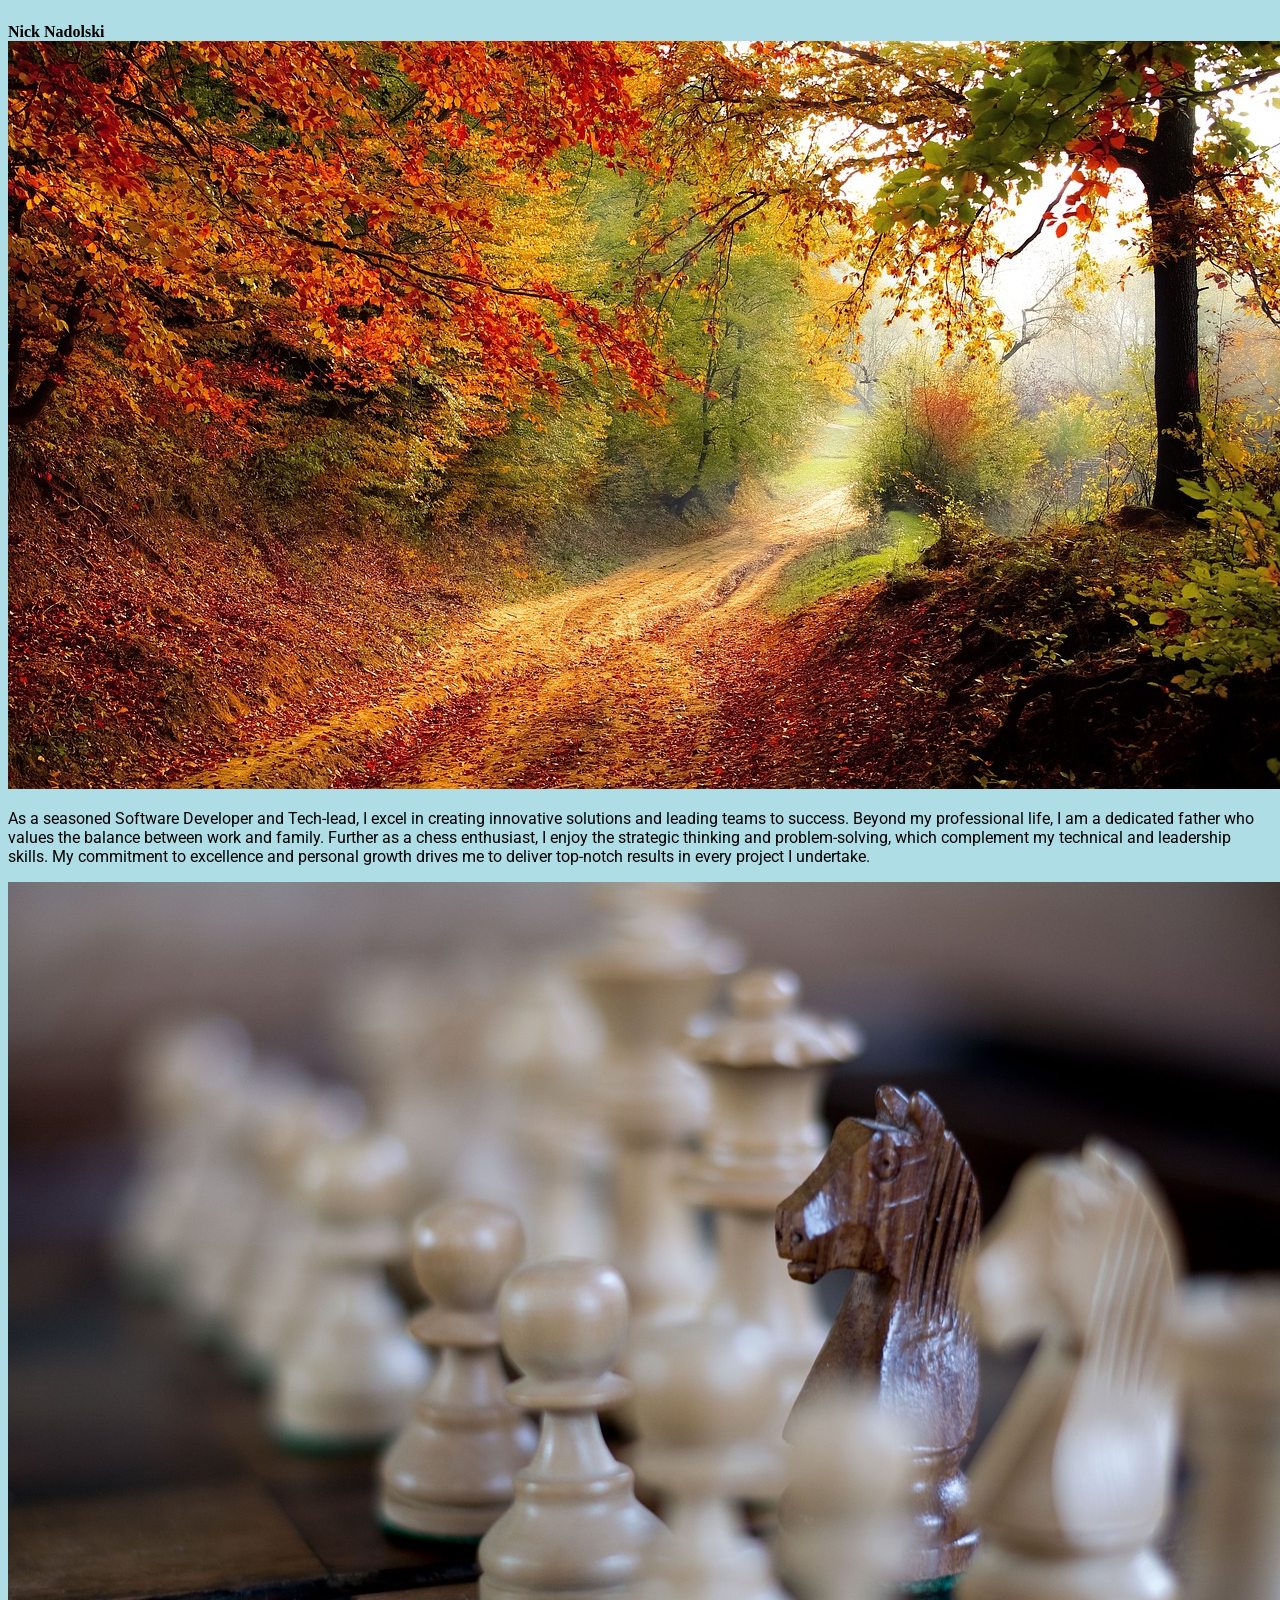
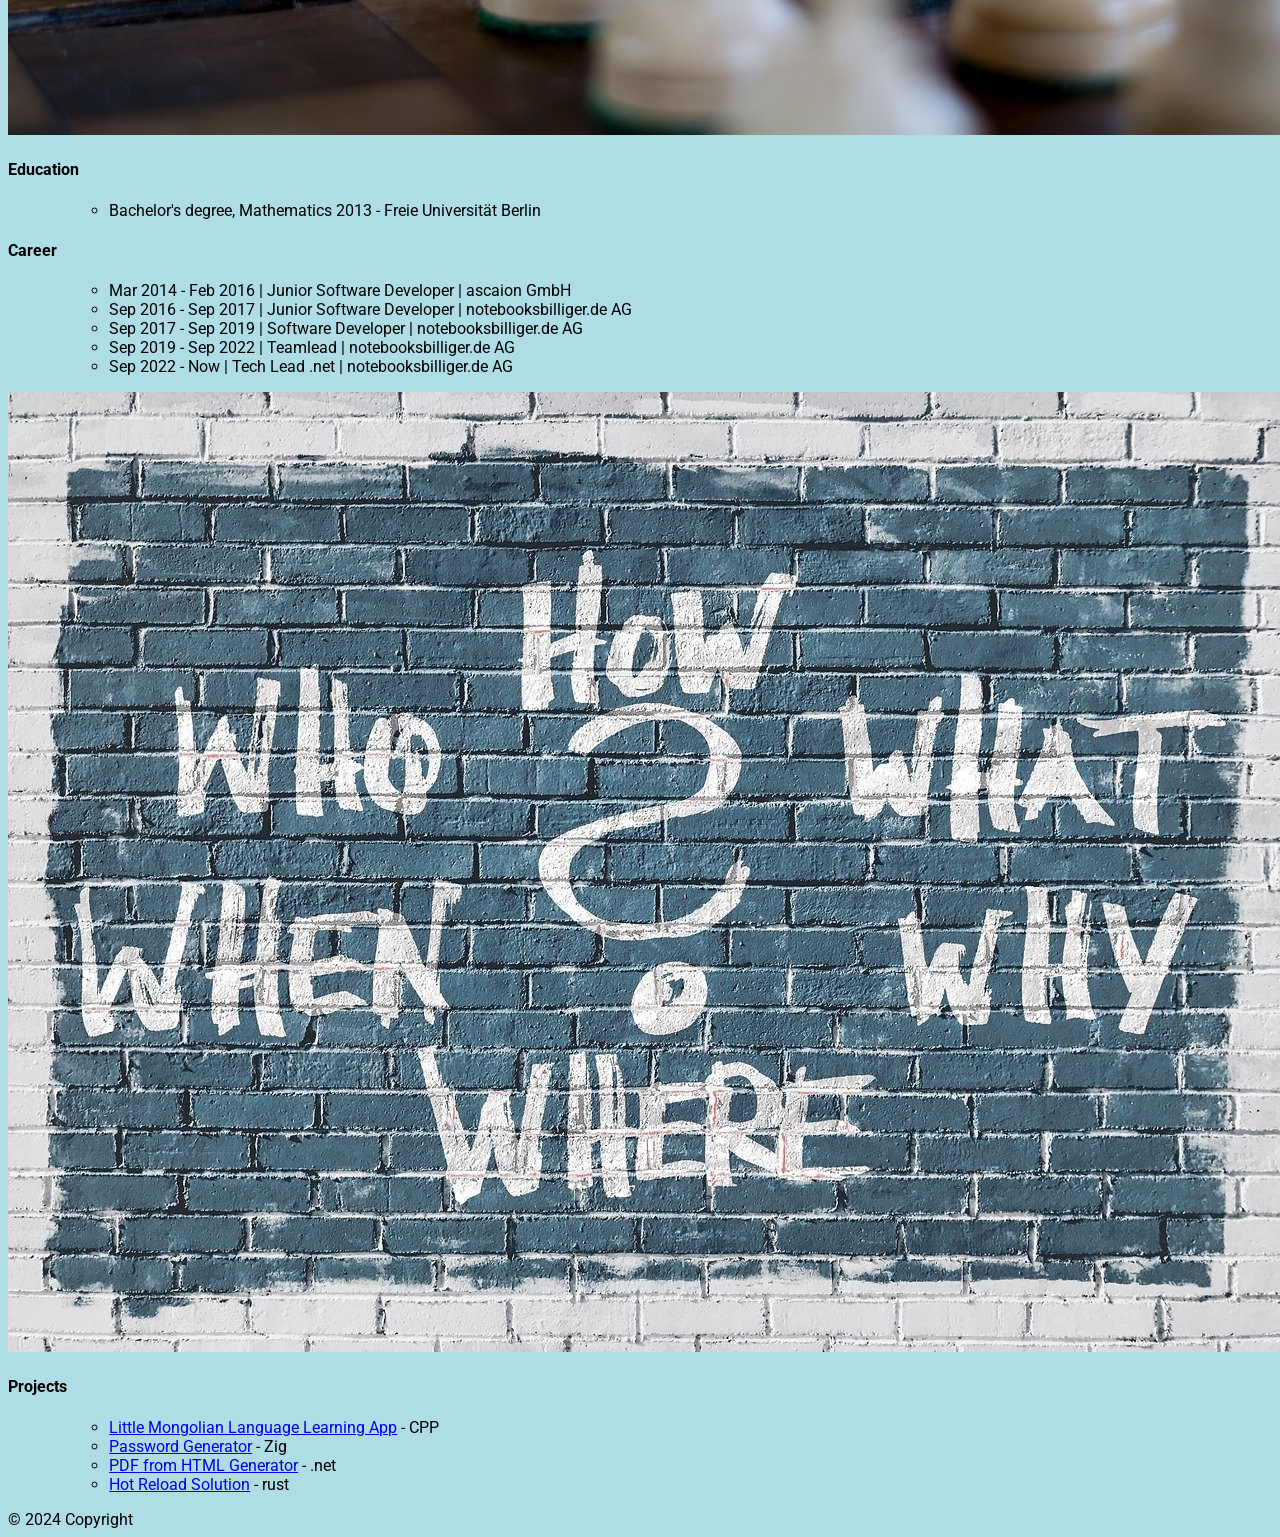
==== commit b0648850: "Update project links in index.html" ====
--- a/index.html
+++ b/index.html
@@ -90,9 +90,7 @@
       <div class="row container">
         <h4>Projects</h4>
         <ul class="circlelist">
-          <li><a href="https://github.com/nicknad/krankentransport" target="_blank">Krankentransport App</a> - Go + HTMX
-          </li>
-          <li><a href="https://github.com/nicknad/pong-game" target="_blank">Pong Game</a> - Odin </li>
+          <li><a href="https://github.com/nicknad/LearnMon"target="_blank">Little Mongolian Language Learning App</a> - CPP </li>
           <li><a href="https://github.com/nicknad/password-gen" target="_blank">Password Generator</a> - Zig </li>
           <li><a href="https://github.com/nicknad/DotWebToPDF" target="_blank">PDF from HTML Generator</a> - .net </li>
           <li><a href="https://github.com/nicknad/DirectoryWatch" target="_blank">Hot Reload Solution</a> - rust </li>
@@ -126,4 +124,4 @@
 
 </body>
 
-</html>+</html>
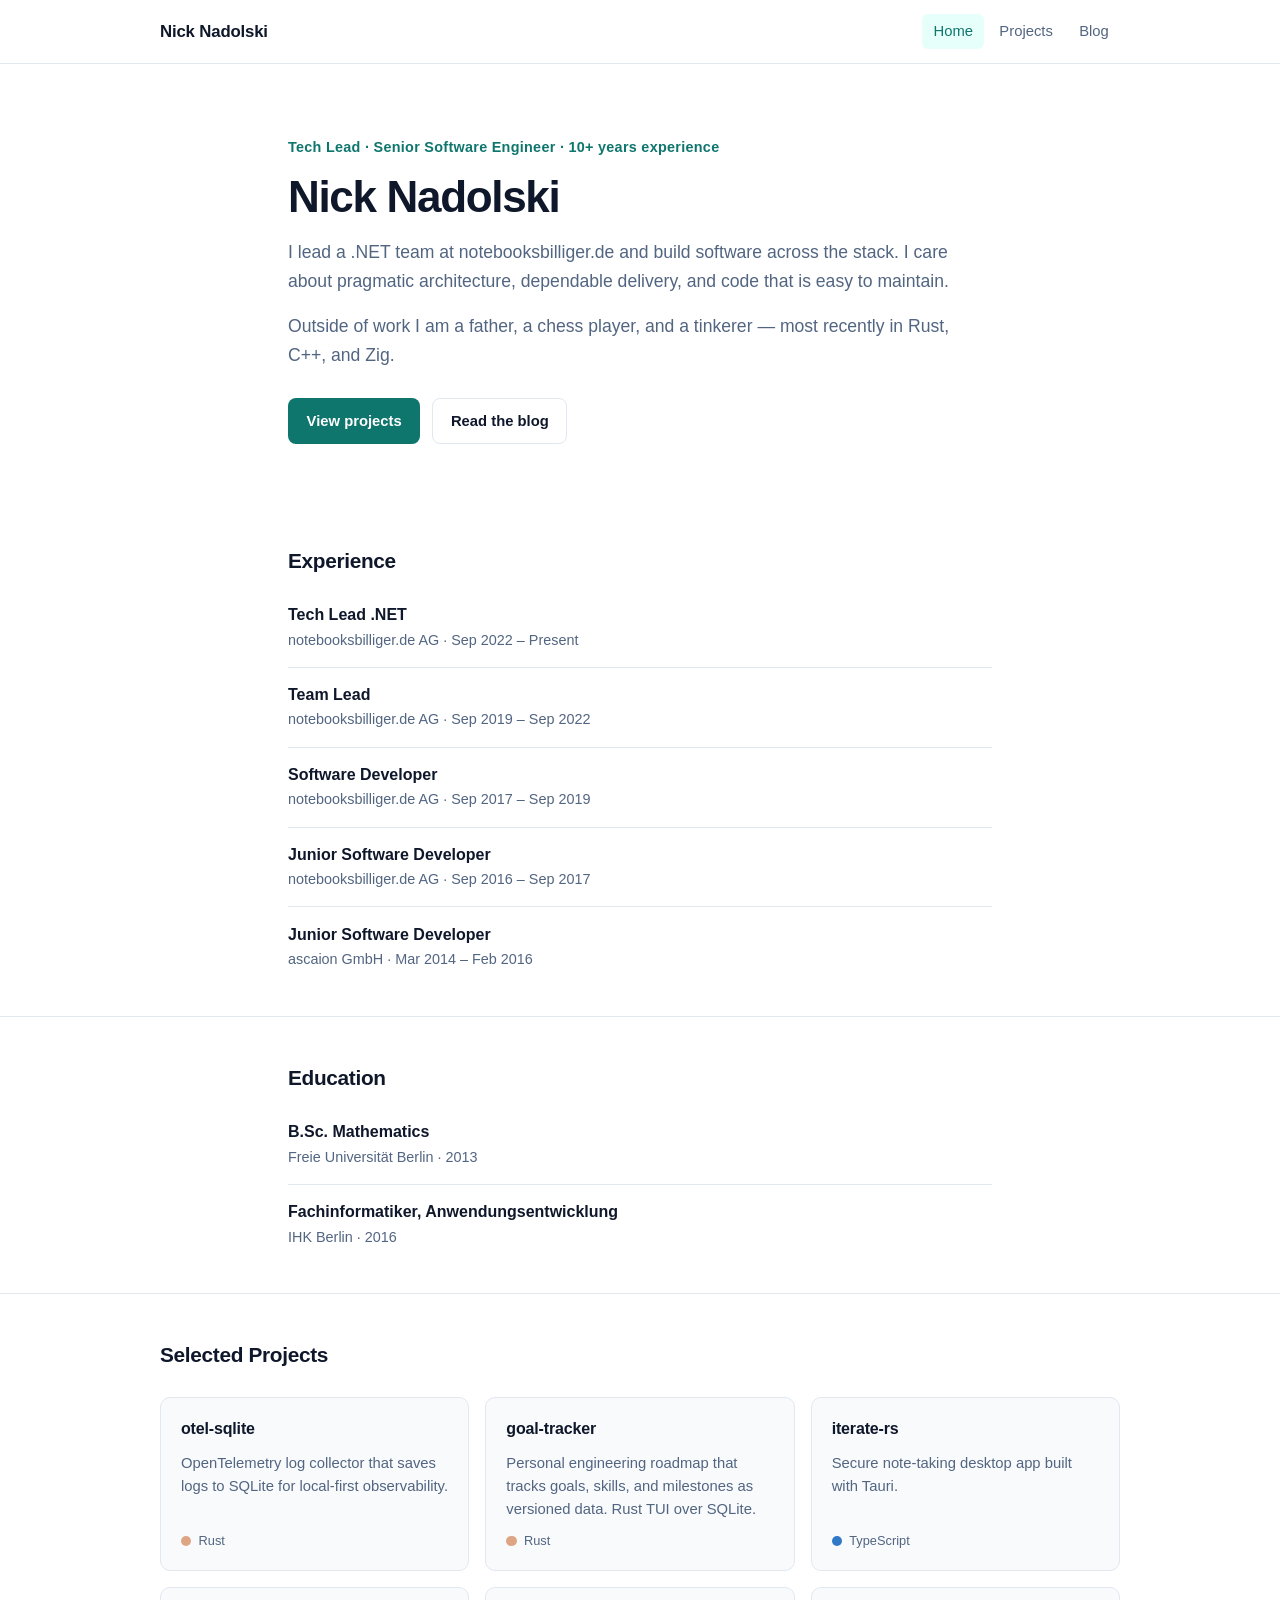
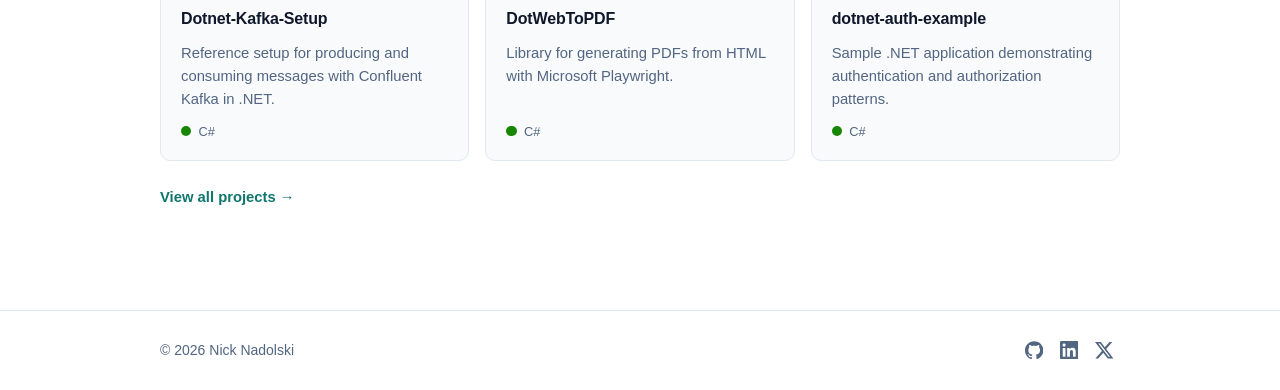
==== commit 247a9c35: "Revamp site: framework-free design, projects and blog pages" ====
--- a/index.html
+++ b/index.html
@@ -2,126 +2,167 @@
 <html lang="en">
 
 <head>
-  <title>Nick N.</title>
   <meta charset="UTF-8" />
-  <link rel="icon" type="image/x-icon" href="/favicon.ico" sizes="48x48">
-  <link href="https://fonts.googleapis.com/icon?family=Material+Icons" rel="stylesheet" />
-  <link type="text/css" rel="stylesheet" href="css/materialize.min.css" media="screen,projection" />
-  <link type="text/css" rel="stylesheet" href="css/fontawesome.min.css" media="screen,projection" />
-  <link type="text/css" rel="stylesheet" href="css/brands.min.css" media="screen,projection" />
-  <link type="text/css" rel="stylesheet" href="css/style.css" />
-  <link href="https://fonts.googleapis.com/css?family=Roboto" rel="stylesheet" type="text/css" />
   <meta name="viewport" content="width=device-width, initial-scale=1.0" />
+  <title>Nick · Tech Lead &amp; Senior Software Engineer</title>
+  <meta name="description"
+    content="Nick Nadolski is a tech lead and senior software engineer building reliable .NET systems and leading teams that ship them." />
+  <link rel="icon" type="image/x-icon" href="favicon.ico" />
+  <link rel="stylesheet" href="css/style.css" />
 </head>
 
 <body>
-  <header>
-    <div class="container equal-margin">
-      <div class="row">
-        <h4 style="margin-bottom: 0;">Nick Nadolski</h4>
+  <a class="skip-link" href="#main">Skip to content</a>
 
-        <a href="https://x.com/nick_nadolski" target="_blank" style="text-decoration: none; color: #000;"> <i
-            class="fa-brands fa-twitter fa-2xl"></i></a>
-        <a href="https://github.com/nicknad" target="_blank" style="text-decoration: none; color: #000;"> <i
-            class="fa-brands fa-github fa-2xl"></i></a>
-        <a href="https://www.linkedin.com/in/nick-nadolski-91697a120/" target="_blank"
-          style="text-decoration: none; color: #000;"> <i class="fa-brands fa-linkedin fa-2xl"></i></a>
-      </div>
+  <header class="site-header">
+    <div class="container header-inner">
+      <a class="brand" href="index.html">Nick Nadolski</a>
+      <nav class="nav" aria-label="Main">
+        <a href="index.html" aria-current="page">Home</a>
+        <a href="projects.html">Projects</a>
+        <a href="blogs.html">Blog</a>
+      </nav>
     </div>
   </header>
-  <main>
 
-    <div class="parallax-container">
-      <div class="parallax"><img src="images/road.jpg"></div>
-    </div>
-    <div class="section white">
-      <div class="row container">
-        <p>
-          As a seasoned Software Developer and Tech-lead, I excel in creating
-          innovative solutions and leading teams to success. Beyond my
-          professional life, I am a dedicated father who values the balance
-          between work and family. Further as a chess enthusiast, I enjoy the
-          strategic thinking and problem-solving, which
-          complement my technical and leadership skills. My commitment to
-          excellence and personal growth drives me to deliver top-notch
-          results in every project I undertake.
+  <main id="main">
+    <section class="hero">
+      <div class="container-narrow">
+        <p class="eyebrow">Tech Lead · Senior Software Engineer · 10+ years experience</p>
+        <h1>Nick Nadolski</h1>
+        <p class="lead">
+          I lead a .NET team at notebooksbilliger.de and build software across the
+          stack. I care about pragmatic architecture, dependable delivery, and code
+          that is easy to maintain.
         </p>
+        <p class="lead">
+          Outside of work I am a father, a chess player, and a tinkerer — most
+          recently in Rust, C++, and Zig.
+        </p>
+        <div class="actions">
+          <a class="button" href="projects.html">View projects</a>
+          <a class="button secondary" href="blogs.html">Read the blog</a>
+        </div>
       </div>
-    </div>
-    <div class="parallax-container">
-      <div class="parallax"><img src="images/chess.jpg"></div>
-    </div>
+    </section>
 
-    <div class="section white">
-      <div class="row container">
-        <h4>Education</h4>
-        <ul class="circlelist">
+    <section class="section">
+      <div class="container-narrow">
+        <h2>Experience</h2>
+        <ul class="timeline">
           <li>
-            Bachelor's degree, Mathematics 2013 - Freie Universität Berlin
-          </li>
-        </ul>
-
-        <h4>Career</h4>
-        <ul class="circlelist">
-          <li>
-            Mar 2014 - Feb 2016 | Junior Software Developer | ascaion GmbH
+            <div class="role">Tech Lead .NET</div>
+            <div class="meta">notebooksbilliger.de AG · Sep 2022 – Present</div>
           </li>
           <li>
-            Sep 2016 - Sep 2017 | Junior Software Developer | notebooksbilliger.de AG
+            <div class="role">Team Lead</div>
+            <div class="meta">notebooksbilliger.de AG · Sep 2019 – Sep 2022</div>
           </li>
           <li>
-            Sep 2017 - Sep 2019 | Software Developer | notebooksbilliger.de AG
+            <div class="role">Software Developer</div>
+            <div class="meta">notebooksbilliger.de AG · Sep 2017 – Sep 2019</div>
           </li>
           <li>
-            Sep 2019 - Sep 2022 | Teamlead | notebooksbilliger.de AG
+            <div class="role">Junior Software Developer</div>
+            <div class="meta">notebooksbilliger.de AG · Sep 2016 – Sep 2017</div>
           </li>
           <li>
-            Sep 2022 - Now | Tech Lead .net | notebooksbilliger.de AG
+            <div class="role">Junior Software Developer</div>
+            <div class="meta">ascaion GmbH · Mar 2014 – Feb 2016</div>
           </li>
         </ul>
       </div>
-    </div>
+    </section>
 
-    <div class="parallax-container">
-      <div class="parallax"><img src="images/ask.jpg"></div>
-    </div>
+    <section class="section">
+      <div class="container-narrow">
+        <h2>Education</h2>
+        <ul class="timeline">
+          <li>
+            <div class="role">B.Sc. Mathematics</div>
+            <div class="meta">Freie Universität Berlin · 2013</div>
+          </li>
 
-    <div class="section white">
-      <div class="row container">
-        <h4>Projects</h4>
-        <ul class="circlelist">
-          <li><a href="https://github.com/nicknad/LearnMon"target="_blank">Little Mongolian Language Learning App</a> - CPP </li>
-          <li><a href="https://github.com/nicknad/password-gen" target="_blank">Password Generator</a> - Zig </li>
-          <li><a href="https://github.com/nicknad/DotWebToPDF" target="_blank">PDF from HTML Generator</a> - .net </li>
-          <li><a href="https://github.com/nicknad/DirectoryWatch" target="_blank">Hot Reload Solution</a> - rust </li>
+          <li>
+            <div class="role">Fachinformatiker, Anwendungsentwicklung</div>
+            <div class="meta">IHK Berlin · 2016</div>
+          </li>
         </ul>
       </div>
-    </div>
+    </section>
+
+    <section class="section">
+      <div class="container">
+        <h2>Selected Projects</h2>
+        <div class="project-grid">
+          <article class="project-card">
+            <h3><a href="https://github.com/nicknad/otel-sqlite" target="_blank" rel="noopener">otel-sqlite</a></h3>
+            <p>OpenTelemetry log collector that saves logs to SQLite for local-first observability.</p>
+            <span class="lang"><span class="dot" style="background:#dea584"></span>Rust</span>
+          </article>
+          <article class="project-card">
+            <h3><a href="https://github.com/nicknad/goal-tracker" target="_blank" rel="noopener">goal-tracker</a></h3>
+            <p>Personal engineering roadmap that tracks goals, skills, and milestones as versioned data. Rust TUI over
+              SQLite.</p>
+            <span class="lang"><span class="dot" style="background:#dea584"></span>Rust</span>
+          </article>
+          <article class="project-card">
+            <h3><a href="https://github.com/nicknad/iterate-rs" target="_blank" rel="noopener">iterate-rs</a></h3>
+            <p>Secure note-taking desktop app built with Tauri.</p>
+            <span class="lang"><span class="dot" style="background:#3178c6"></span>TypeScript</span>
+          </article>
+          <article class="project-card">
+            <h3><a href="https://github.com/nicknad/Dotnet-Kafka-Setup" target="_blank"
+                rel="noopener">Dotnet-Kafka-Setup</a></h3>
+            <p>Reference setup for producing and consuming messages with Confluent Kafka in .NET.</p>
+            <span class="lang"><span class="dot" style="background:#178600"></span>C#</span>
+          </article>
+          <article class="project-card">
+            <h3><a href="https://github.com/nicknad/DotWebToPDF" target="_blank" rel="noopener">DotWebToPDF</a></h3>
+            <p>Library for generating PDFs from HTML with Microsoft Playwright.</p>
+            <span class="lang"><span class="dot" style="background:#178600"></span>C#</span>
+          </article>
+          <article class="project-card">
+            <h3><a href="https://github.com/nicknad/dotnet-auth-example" target="_blank"
+                rel="noopener">dotnet-auth-example</a>
+            </h3>
+            <p>Sample .NET application demonstrating authentication and authorization patterns.</p>
+            <span class="lang"><span class="dot" style="background:#178600"></span>C#</span>
+          </article>
+        </div>
+        <p class="more"><a href="projects.html">View all projects →</a></p>
+      </div>
+    </section>
   </main>
 
-  <footer>
-    <div>
-      <div class="container">
-        <div class="row">
-          © 2024 Copyright
-          <div class="right">
-            <a href="https://x.com/nick_nadolski" target="_blank" style="text-decoration: none; color: #000;"> <i
-                class="fa-brands fa-twitter"></i></a>
-            <a href="https://github.com/nicknad" target="_blank" style="text-decoration: none; color: #000;"> <i
-                class="fa-brands fa-github"></i></a>
-            <a href="https://www.linkedin.com/in/nick-nadolski-91697a120/" target="_blank"
-              style="text-decoration: none; color: #000;"> <i class="fa-brands fa-linkedin"></i></a>
-          </div>
-        </div>
+  <footer class="site-footer">
+    <div class="container footer-inner">
+      <span>© <span data-year>2026</span> Nick Nadolski</span>
+      <div class="social">
+        <a href="https://github.com/nicknad" target="_blank" rel="noopener" aria-label="GitHub">
+          <svg viewBox="0 0 24 24" aria-hidden="true">
+            <path
+              d="M12 .297c-6.63 0-12 5.373-12 12 0 5.303 3.438 9.8 8.205 11.385.6.113.82-.258.82-.577 0-.285-.01-1.04-.015-2.04-3.338.724-4.042-1.61-4.042-1.61C4.422 18.07 3.633 17.7 3.633 17.7c-1.087-.744.084-.729.084-.729 1.205.084 1.838 1.236 1.838 1.236 1.07 1.835 2.809 1.305 3.495.998.108-.776.417-1.305.76-1.605-2.665-.3-5.466-1.332-5.466-5.93 0-1.31.465-2.38 1.235-3.22-.135-.303-.54-1.523.105-3.176 0 0 1.005-.322 3.3 1.23.96-.267 1.98-.399 3-.405 1.02.006 2.04.138 3 .405 2.28-1.552 3.285-1.23 3.285-1.23.645 1.653.24 2.873.12 3.176.765.84 1.23 1.91 1.23 3.22 0 4.61-2.805 5.625-5.475 5.92.42.36.81 1.096.81 2.22 0 1.606-.015 2.896-.015 3.286 0 .315.21.69.825.57C20.565 22.092 24 17.592 24 12.297c0-6.627-5.373-12-12-12" />
+          </svg>
+        </a>
+        <a href="https://www.linkedin.com/in/nick-nadolski-91697a120/" target="_blank" rel="noopener"
+          aria-label="LinkedIn">
+          <svg viewBox="0 0 24 24" aria-hidden="true">
+            <path
+              d="M20.447 20.452h-3.554v-5.569c0-1.328-.027-3.037-1.852-3.037-1.853 0-2.136 1.445-2.136 2.939v5.667H9.351V9h3.414v1.561h.046c.477-.9 1.637-1.85 3.37-1.85 3.601 0 4.267 2.37 4.267 5.455v6.286zM5.337 7.433c-1.144 0-2.063-.926-2.063-2.065 0-1.138.92-2.063 2.063-2.063 1.14 0 2.064.925 2.064 2.063 0 1.139-.925 2.065-2.064 2.065zm1.782 13.019H3.555V9h3.564v11.452zM22.225 0H1.771C.792 0 0 .774 0 1.729v20.542C0 23.227.792 24 1.771 24h20.451C23.2 24 24 23.227 24 22.271V1.729C24 .774 23.2 0 22.222 0h.003z" />
+          </svg>
+        </a>
+        <a href="https://x.com/nick_nadolski" target="_blank" rel="noopener" aria-label="X">
+          <svg viewBox="0 0 24 24" aria-hidden="true">
+            <path
+              d="M18.901 1.153h3.68l-8.04 9.19L24 22.846h-7.406l-5.8-7.584-6.638 7.584H.474l8.6-9.83L0 1.154h7.594l5.243 6.932ZM17.61 20.644h2.039L6.486 3.24H4.298Z" />
+          </svg>
+        </a>
       </div>
     </div>
   </footer>
 
-  <!--JavaScript at end of body for optimized loading-->
-  <script type="text/javascript" src="js/materialize.min.js"></script>
-  <script type="text/javascript" src="js/jquery-3.7.1.min.js"></script>
-  <script type="text/javascript" src="js/main.js"></script>
-
+  <script src="js/main.js"></script>
 </body>
 
-</html>
+</html>
--- a/css/style.css
+++ b/css/style.css
@@ -1,42 +1,484 @@
+:root {
+  color-scheme: light dark;
+  --bg: #ffffff;
+  --surface: #f8fafc;
+  --text: #0f172a;
+  --muted: #526581;
+  --border: #e2e8f0;
+  --accent: #0f766e;
+  --accent-soft: #e6fffb;
+  --button-text: #ffffff;
+}
+
+@media (prefers-color-scheme: dark) {
+  :root {
+    --bg: #0b1120;
+    --surface: #111827;
+    --text: #e5e7eb;
+    --muted: #9ca3af;
+    --border: #1f2937;
+    --accent: #2dd4bf;
+    --accent-soft: rgba(45, 212, 191, 0.12);
+    --button-text: #04211e;
+  }
+}
+
+* {
+  box-sizing: border-box;
+}
+
 body {
-  font-family: "Roboto", sans-serif;
-}
-
-body {
-  display: flex;
+  margin: 0;
   min-height: 100vh;
+  display: flex;
   flex-direction: column;
-  background-color: #AFDDE5;
-}
-header div .row
-,header .container {
-  display: flex;
-}
-
-.equal-margin h4 {
-  margin-top: 15px;
-  margin-right: 2em;
-  font-family:palatino linotype,serif;
-}
-
-.equal-margin a {
-  margin-top: 18px;
-  padding: 5px 10px;
+  font-family: -apple-system, BlinkMacSystemFont, "Segoe UI", Roboto, "Helvetica Neue", Arial, sans-serif;
+  font-size: 16px;
+  line-height: 1.65;
+  color: var(--text);
+  background-color: var(--bg);
+  -webkit-font-smoothing: antialiased;
 }
 
 main {
   flex: 1 0 auto;
 }
 
-ul.circlelist li {
-  list-style-type: circle;
-  margin-left: 5%;
-}
-
-footer {
-  background-color: #AFDDE5;
-}
-
-footer .row {
+a {
+  color: var(--accent);
+}
+
+a:focus-visible {
+  outline: 2px solid var(--accent);
+  outline-offset: 2px;
+  border-radius: 4px;
+}
+
+.skip-link {
+  position: absolute;
+  left: -9999px;
+  top: 0;
+  z-index: 20;
+  padding: 0.5rem 1rem;
+  background: var(--accent);
+  color: var(--button-text);
+  text-decoration: none;
+  border-radius: 0 0 8px 0;
+}
+
+.skip-link:focus {
+  left: 0;
+}
+
+.container {
+  width: min(100% - 2.5rem, 60rem);
+  margin-inline: auto;
+}
+
+.container-narrow {
+  width: min(100% - 2.5rem, 44rem);
+  margin-inline: auto;
+}
+
+.site-header {
+  position: sticky;
+  top: 0;
+  z-index: 10;
+  background: var(--bg);
+  border-bottom: 1px solid var(--border);
+}
+
+.header-inner {
+  display: flex;
+  align-items: center;
+  justify-content: space-between;
+  flex-wrap: wrap;
+  gap: 0.5rem 1.5rem;
+  padding-block: 0.85rem;
+}
+
+.brand {
+  font-size: 1.05rem;
+  font-weight: 700;
+  letter-spacing: -0.01em;
+  color: var(--text);
+  text-decoration: none;
+}
+
+.brand:hover {
+  color: var(--accent);
+}
+
+.nav {
+  display: flex;
+  gap: 0.25rem;
+}
+
+.nav a {
+  padding: 0.35rem 0.7rem;
+  border-radius: 6px;
+  color: var(--muted);
+  font-size: 0.925rem;
+  font-weight: 500;
+  text-decoration: none;
+}
+
+.nav a:hover {
+  color: var(--text);
+  background: var(--surface);
+}
+
+.nav a[aria-current="page"] {
+  color: var(--accent);
+  background: var(--accent-soft);
+}
+
+.hero {
+  padding-block: 4.5rem 3.5rem;
+}
+
+.eyebrow {
+  margin: 0 0 0.75rem;
+  color: var(--accent);
+  font-size: 0.9rem;
+  font-weight: 600;
+  letter-spacing: 0.02em;
+}
+
+.hero h1 {
+  margin: 0 0 1rem;
+  font-size: clamp(2rem, 5vw, 2.75rem);
+  line-height: 1.15;
+  letter-spacing: -0.03em;
+}
+
+.lead {
+  margin: 0 0 1rem;
+  max-width: 42rem;
+  font-size: 1.1rem;
+  color: var(--muted);
+}
+
+.lead:last-of-type {
   margin-bottom: 0;
 }
+
+.actions {
+  display: flex;
+  flex-wrap: wrap;
+  gap: 0.75rem;
+  margin-top: 1.75rem;
+}
+
+.button {
+  display: inline-block;
+  padding: 0.6rem 1.1rem;
+  border: 1px solid transparent;
+  border-radius: 8px;
+  background: var(--accent);
+  color: var(--button-text);
+  font-size: 0.925rem;
+  font-weight: 600;
+  text-decoration: none;
+}
+
+.button:hover {
+  filter: brightness(1.08);
+}
+
+.button.secondary {
+  background: transparent;
+  border-color: var(--border);
+  color: var(--text);
+}
+
+.button.secondary:hover {
+  border-color: var(--accent);
+  color: var(--accent);
+}
+
+.page-header {
+  padding-block: 3.5rem 2.25rem;
+}
+
+.page-header h1 {
+  margin: 0 0 0.75rem;
+  font-size: clamp(1.9rem, 4.5vw, 2.4rem);
+  letter-spacing: -0.03em;
+}
+
+.page-header p {
+  margin: 0;
+  max-width: 42rem;
+  color: var(--muted);
+  font-size: 1.05rem;
+}
+
+.section {
+  padding-block: 2.75rem;
+  border-top: 1px solid var(--border);
+}
+
+.hero + .section {
+  border-top: none;
+}
+
+.section h2 {
+  margin: 0 0 1.5rem;
+  font-size: 1.3rem;
+  letter-spacing: -0.015em;
+}
+
+.timeline {
+  margin: 0;
+  padding: 0;
+  list-style: none;
+}
+
+.timeline li {
+  padding: 0.9rem 0;
+  border-bottom: 1px solid var(--border);
+}
+
+.timeline li:first-child {
+  padding-top: 0;
+}
+
+.timeline li:last-child {
+  padding-bottom: 0;
+  border-bottom: none;
+}
+
+.timeline .role {
+  font-weight: 600;
+}
+
+.timeline .meta {
+  color: var(--muted);
+  font-size: 0.9rem;
+}
+
+.project-grid {
+  display: grid;
+  grid-template-columns: repeat(auto-fill, minmax(15.5rem, 1fr));
+  gap: 1rem;
+}
+
+.project-card {
+  display: flex;
+  flex-direction: column;
+  gap: 0.6rem;
+  padding: 1.15rem 1.25rem;
+  background: var(--surface);
+  border: 1px solid var(--border);
+  border-radius: 10px;
+  transition: border-color 0.15s ease, transform 0.15s ease;
+}
+
+.project-card:hover {
+  border-color: var(--accent);
+  transform: translateY(-1px);
+}
+
+.project-card h3 {
+  margin: 0;
+  font-size: 1rem;
+  letter-spacing: -0.01em;
+}
+
+.project-card h3 a {
+  color: var(--text);
+  text-decoration: none;
+}
+
+.project-card h3 a:hover {
+  color: var(--accent);
+}
+
+.project-card p {
+  flex: 1;
+  margin: 0;
+  color: var(--muted);
+  font-size: 0.925rem;
+  line-height: 1.55;
+}
+
+.lang {
+  display: inline-flex;
+  align-items: center;
+  gap: 0.45rem;
+  color: var(--muted);
+  font-size: 0.8rem;
+}
+
+.lang .dot {
+  display: inline-block;
+  width: 0.65rem;
+  height: 0.65rem;
+  border-radius: 50%;
+}
+
+.more {
+  margin: 1.5rem 0 0;
+  font-size: 0.925rem;
+}
+
+.more a {
+  font-weight: 600;
+  text-decoration: none;
+}
+
+.more a:hover {
+  text-decoration: underline;
+}
+
+.post-list {
+  margin: 0;
+  padding: 0;
+  list-style: none;
+}
+
+.post-list li {
+  padding: 1.4rem 0;
+  border-bottom: 1px solid var(--border);
+}
+
+.post-list li:first-child {
+  padding-top: 0;
+}
+
+.post-list li:last-child {
+  border-bottom: none;
+}
+
+.post-list time {
+  display: block;
+  color: var(--muted);
+  font-size: 0.8rem;
+  text-transform: uppercase;
+  letter-spacing: 0.06em;
+}
+
+.post-list h3 {
+  margin: 0.35rem 0 0.4rem;
+  font-size: 1.15rem;
+  letter-spacing: -0.01em;
+}
+
+.post-list h3 a {
+  color: var(--text);
+  text-decoration: none;
+}
+
+.post-list h3 a:hover {
+  color: var(--accent);
+}
+
+.post-list p {
+  margin: 0;
+  color: var(--muted);
+  font-size: 0.95rem;
+}
+
+.article {
+  padding-block: 3.5rem 1rem;
+}
+
+.article-header {
+  margin-bottom: 2rem;
+}
+
+.article-header h1 {
+  margin: 0 0 0.6rem;
+  font-size: clamp(1.75rem, 4vw, 2.25rem);
+  line-height: 1.2;
+  letter-spacing: -0.025em;
+}
+
+.article-meta {
+  color: var(--muted);
+  font-size: 0.9rem;
+}
+
+.article-content {
+  font-size: 1.05rem;
+}
+
+.article-content h2 {
+  margin: 2.25rem 0 0.75rem;
+  font-size: 1.3rem;
+  letter-spacing: -0.015em;
+}
+
+.article-content p,
+.article-content ul {
+  margin: 0 0 1.15rem;
+}
+
+.article-content ul {
+  padding-left: 1.25rem;
+}
+
+.article-content li {
+  margin-bottom: 0.4rem;
+}
+
+.article-content code {
+  padding: 0.1em 0.35em;
+  background: var(--surface);
+  border: 1px solid var(--border);
+  border-radius: 5px;
+  font-family: ui-monospace, SFMono-Regular, "SF Mono", Menlo, Consolas, monospace;
+  font-size: 0.875em;
+}
+
+.back {
+  display: inline-block;
+  margin-top: 2.5rem;
+  font-size: 0.925rem;
+  font-weight: 600;
+  text-decoration: none;
+}
+
+.back:hover {
+  text-decoration: underline;
+}
+
+.site-footer {
+  margin-top: 3.5rem;
+  padding-block: 1.5rem;
+  border-top: 1px solid var(--border);
+}
+
+.footer-inner {
+  display: flex;
+  align-items: center;
+  justify-content: space-between;
+  flex-wrap: wrap;
+  gap: 0.75rem 1.5rem;
+  color: var(--muted);
+  font-size: 0.875rem;
+}
+
+.social {
+  display: flex;
+  gap: 0.25rem;
+}
+
+.social a {
+  display: inline-flex;
+  padding: 0.4rem;
+  border-radius: 6px;
+  color: var(--muted);
+}
+
+.social a:hover {
+  color: var(--text);
+  background: var(--surface);
+}
+
+.social svg {
+  width: 1.15rem;
+  height: 1.15rem;
+  fill: currentColor;
+}
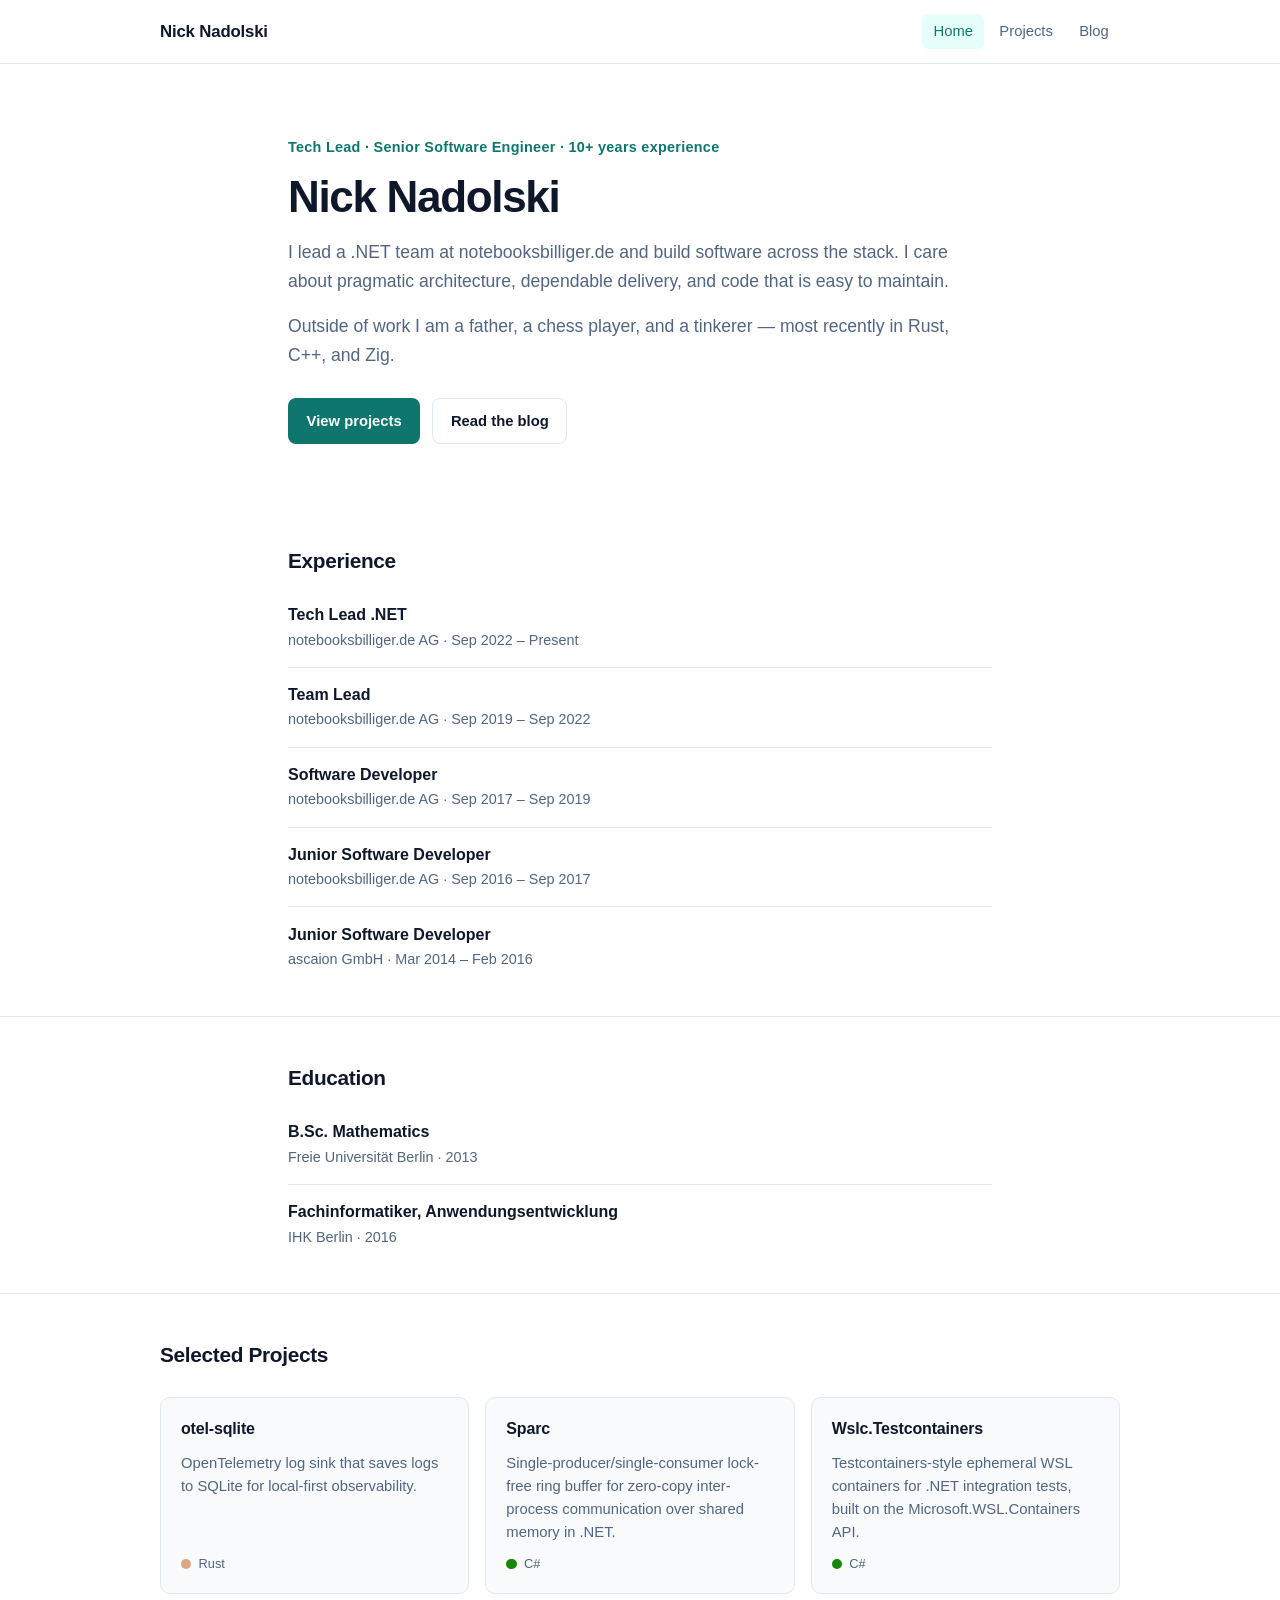
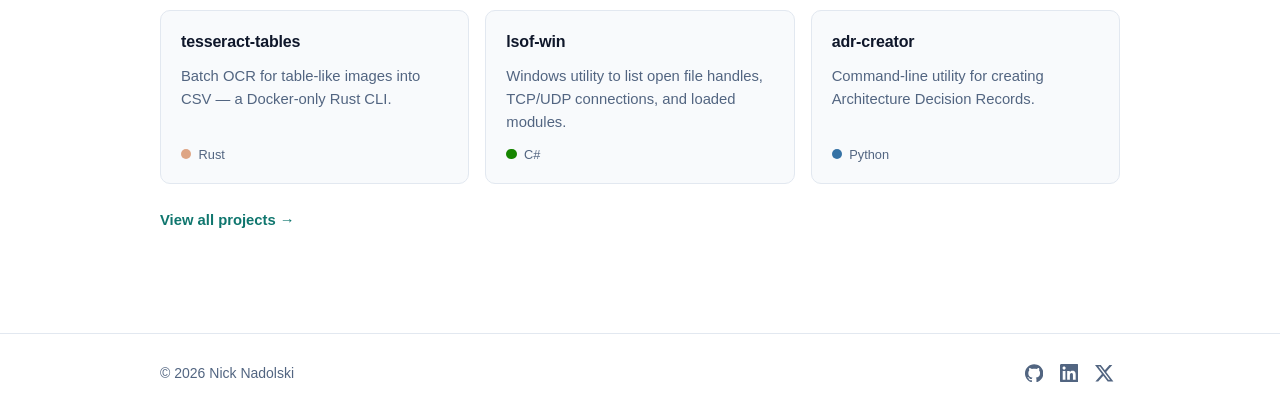
==== commit 92717b9e: "Update project list to pinned repos, replace blog with coming soon" ====
--- a/index.html
+++ b/index.html
@@ -97,37 +97,37 @@
         <div class="project-grid">
           <article class="project-card">
             <h3><a href="https://github.com/nicknad/otel-sqlite" target="_blank" rel="noopener">otel-sqlite</a></h3>
-            <p>OpenTelemetry log collector that saves logs to SQLite for local-first observability.</p>
+            <p>OpenTelemetry log sink that saves logs to SQLite for local-first observability.</p>
             <span class="lang"><span class="dot" style="background:#dea584"></span>Rust</span>
           </article>
           <article class="project-card">
-            <h3><a href="https://github.com/nicknad/goal-tracker" target="_blank" rel="noopener">goal-tracker</a></h3>
-            <p>Personal engineering roadmap that tracks goals, skills, and milestones as versioned data. Rust TUI over
-              SQLite.</p>
+            <h3><a href="https://github.com/nicknad/Sparc" target="_blank" rel="noopener">Sparc</a></h3>
+            <p>Single-producer/single-consumer lock-free ring buffer for zero-copy inter-process communication over
+              shared memory in .NET.</p>
+            <span class="lang"><span class="dot" style="background:#178600"></span>C#</span>
+          </article>
+          <article class="project-card">
+            <h3><a href="https://github.com/nicknad/Wslc.Testcontainers" target="_blank"
+                rel="noopener">Wslc.Testcontainers</a></h3>
+            <p>Testcontainers-style ephemeral WSL containers for .NET integration tests, built on the
+              Microsoft.WSL.Containers API.</p>
+            <span class="lang"><span class="dot" style="background:#178600"></span>C#</span>
+          </article>
+          <article class="project-card">
+            <h3><a href="https://github.com/nicknad/tesseract-tables" target="_blank"
+                rel="noopener">tesseract-tables</a></h3>
+            <p>Batch OCR for table-like images into CSV — a Docker-only Rust CLI.</p>
             <span class="lang"><span class="dot" style="background:#dea584"></span>Rust</span>
           </article>
           <article class="project-card">
-            <h3><a href="https://github.com/nicknad/iterate-rs" target="_blank" rel="noopener">iterate-rs</a></h3>
-            <p>Secure note-taking desktop app built with Tauri.</p>
-            <span class="lang"><span class="dot" style="background:#3178c6"></span>TypeScript</span>
-          </article>
-          <article class="project-card">
-            <h3><a href="https://github.com/nicknad/Dotnet-Kafka-Setup" target="_blank"
-                rel="noopener">Dotnet-Kafka-Setup</a></h3>
-            <p>Reference setup for producing and consuming messages with Confluent Kafka in .NET.</p>
+            <h3><a href="https://github.com/nicknad/lsof-win" target="_blank" rel="noopener">lsof-win</a></h3>
+            <p>Windows utility to list open file handles, TCP/UDP connections, and loaded modules.</p>
             <span class="lang"><span class="dot" style="background:#178600"></span>C#</span>
           </article>
           <article class="project-card">
-            <h3><a href="https://github.com/nicknad/DotWebToPDF" target="_blank" rel="noopener">DotWebToPDF</a></h3>
-            <p>Library for generating PDFs from HTML with Microsoft Playwright.</p>
-            <span class="lang"><span class="dot" style="background:#178600"></span>C#</span>
-          </article>
-          <article class="project-card">
-            <h3><a href="https://github.com/nicknad/dotnet-auth-example" target="_blank"
-                rel="noopener">dotnet-auth-example</a>
-            </h3>
-            <p>Sample .NET application demonstrating authentication and authorization patterns.</p>
-            <span class="lang"><span class="dot" style="background:#178600"></span>C#</span>
+            <h3><a href="https://github.com/nicknad/adr-creator" target="_blank" rel="noopener">adr-creator</a></h3>
+            <p>Command-line utility for creating Architecture Decision Records.</p>
+            <span class="lang"><span class="dot" style="background:#3572A5"></span>Python</span>
           </article>
         </div>
         <p class="more"><a href="projects.html">View all projects →</a></p>
--- a/css/style.css
+++ b/css/style.css
@@ -380,6 +380,25 @@
   font-size: 0.95rem;
 }
 
+.empty-state {
+  padding: 2.75rem 1.5rem;
+  text-align: center;
+  background: var(--surface);
+  border: 1px dashed var(--border);
+  border-radius: 10px;
+}
+
+.empty-state h2 {
+  margin: 0 0 0.5rem;
+  font-size: 1.3rem;
+  letter-spacing: -0.015em;
+}
+
+.empty-state p {
+  margin: 0;
+  color: var(--muted);
+}
+
 .article {
   padding-block: 3.5rem 1rem;
 }
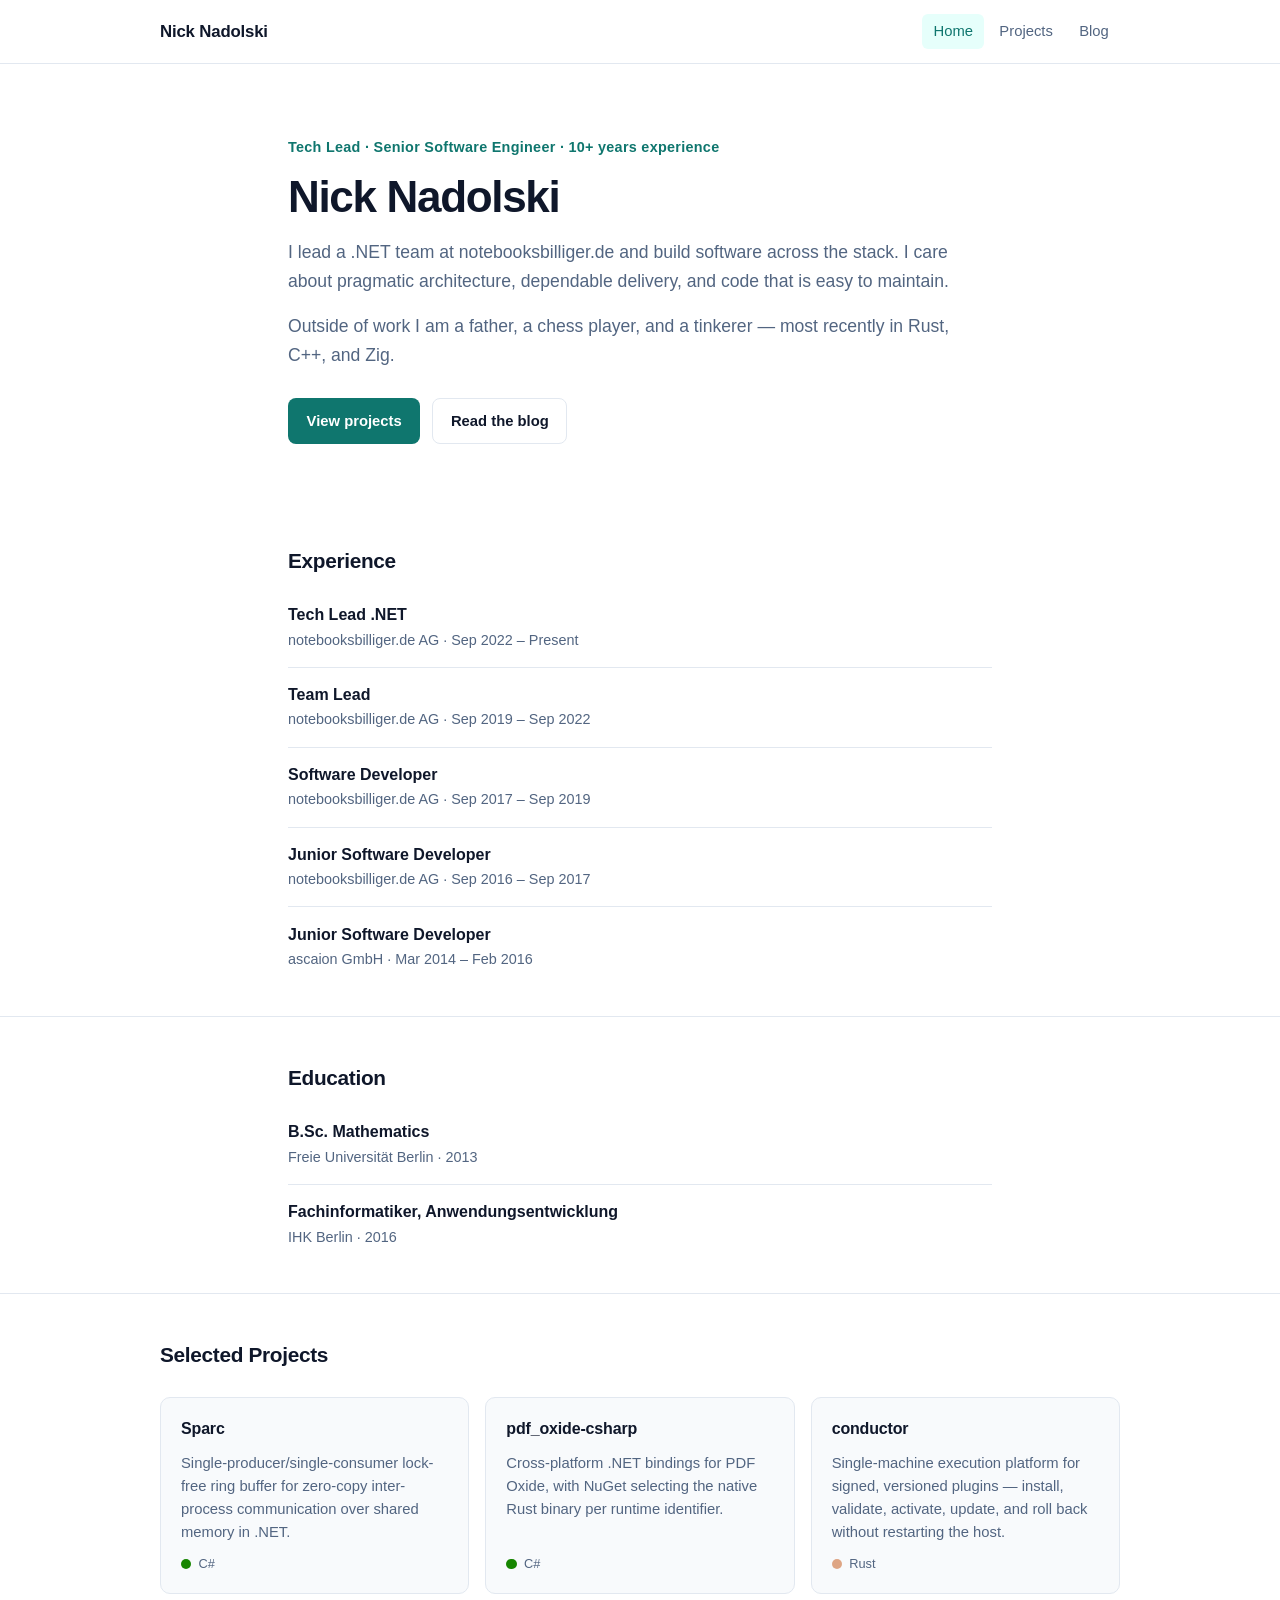
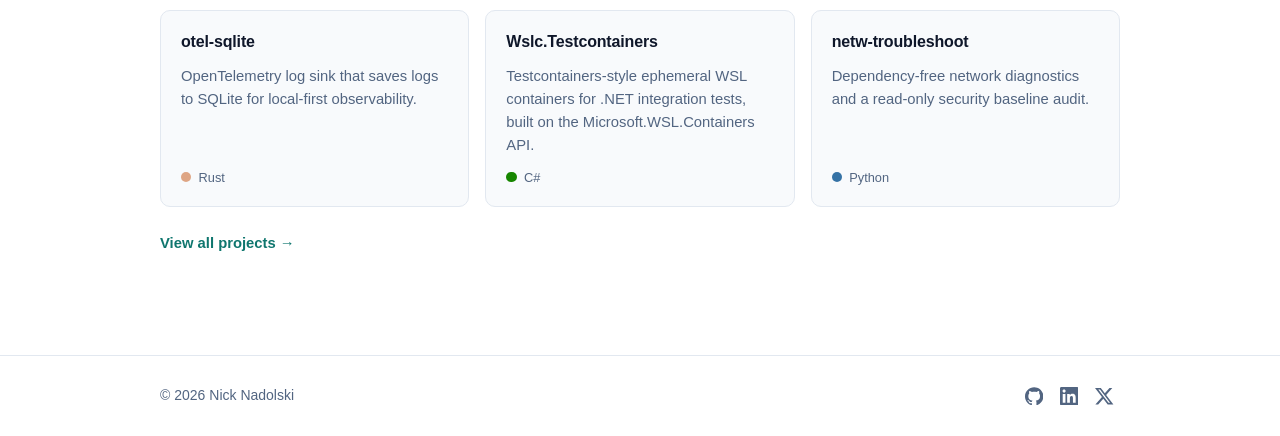
==== commit bb7e9bbd: "Update project list and recent selected projects" ====
--- a/index.html
+++ b/index.html
@@ -96,15 +96,28 @@
         <h2>Selected Projects</h2>
         <div class="project-grid">
           <article class="project-card">
-            <h3><a href="https://github.com/nicknad/otel-sqlite" target="_blank" rel="noopener">otel-sqlite</a></h3>
-            <p>OpenTelemetry log sink that saves logs to SQLite for local-first observability.</p>
-            <span class="lang"><span class="dot" style="background:#dea584"></span>Rust</span>
-          </article>
-          <article class="project-card">
             <h3><a href="https://github.com/nicknad/Sparc" target="_blank" rel="noopener">Sparc</a></h3>
             <p>Single-producer/single-consumer lock-free ring buffer for zero-copy inter-process communication over
               shared memory in .NET.</p>
             <span class="lang"><span class="dot" style="background:#178600"></span>C#</span>
+          </article>
+          <article class="project-card">
+            <h3><a href="https://github.com/nicknad/pdf_oxide-csharp" target="_blank"
+                rel="noopener">pdf_oxide-csharp</a></h3>
+            <p>Cross-platform .NET bindings for PDF Oxide, with NuGet selecting the native Rust binary per runtime
+              identifier.</p>
+            <span class="lang"><span class="dot" style="background:#178600"></span>C#</span>
+          </article>
+          <article class="project-card">
+            <h3><a href="https://github.com/nicknad/conductor" target="_blank" rel="noopener">conductor</a></h3>
+            <p>Single-machine execution platform for signed, versioned plugins — install, validate, activate, update,
+              and roll back without restarting the host.</p>
+            <span class="lang"><span class="dot" style="background:#dea584"></span>Rust</span>
+          </article>
+          <article class="project-card">
+            <h3><a href="https://github.com/nicknad/otel-sqlite" target="_blank" rel="noopener">otel-sqlite</a></h3>
+            <p>OpenTelemetry log sink that saves logs to SQLite for local-first observability.</p>
+            <span class="lang"><span class="dot" style="background:#dea584"></span>Rust</span>
           </article>
           <article class="project-card">
             <h3><a href="https://github.com/nicknad/Wslc.Testcontainers" target="_blank"
@@ -114,19 +127,9 @@
             <span class="lang"><span class="dot" style="background:#178600"></span>C#</span>
           </article>
           <article class="project-card">
-            <h3><a href="https://github.com/nicknad/tesseract-tables" target="_blank"
-                rel="noopener">tesseract-tables</a></h3>
-            <p>Batch OCR for table-like images into CSV — a Docker-only Rust CLI.</p>
-            <span class="lang"><span class="dot" style="background:#dea584"></span>Rust</span>
-          </article>
-          <article class="project-card">
-            <h3><a href="https://github.com/nicknad/lsof-win" target="_blank" rel="noopener">lsof-win</a></h3>
-            <p>Windows utility to list open file handles, TCP/UDP connections, and loaded modules.</p>
-            <span class="lang"><span class="dot" style="background:#178600"></span>C#</span>
-          </article>
-          <article class="project-card">
-            <h3><a href="https://github.com/nicknad/adr-creator" target="_blank" rel="noopener">adr-creator</a></h3>
-            <p>Command-line utility for creating Architecture Decision Records.</p>
+            <h3><a href="https://github.com/nicknad/netw-troubleshoot" target="_blank"
+                rel="noopener">netw-troubleshoot</a></h3>
+            <p>Dependency-free network diagnostics and a read-only security baseline audit.</p>
             <span class="lang"><span class="dot" style="background:#3572A5"></span>Python</span>
           </article>
         </div>
